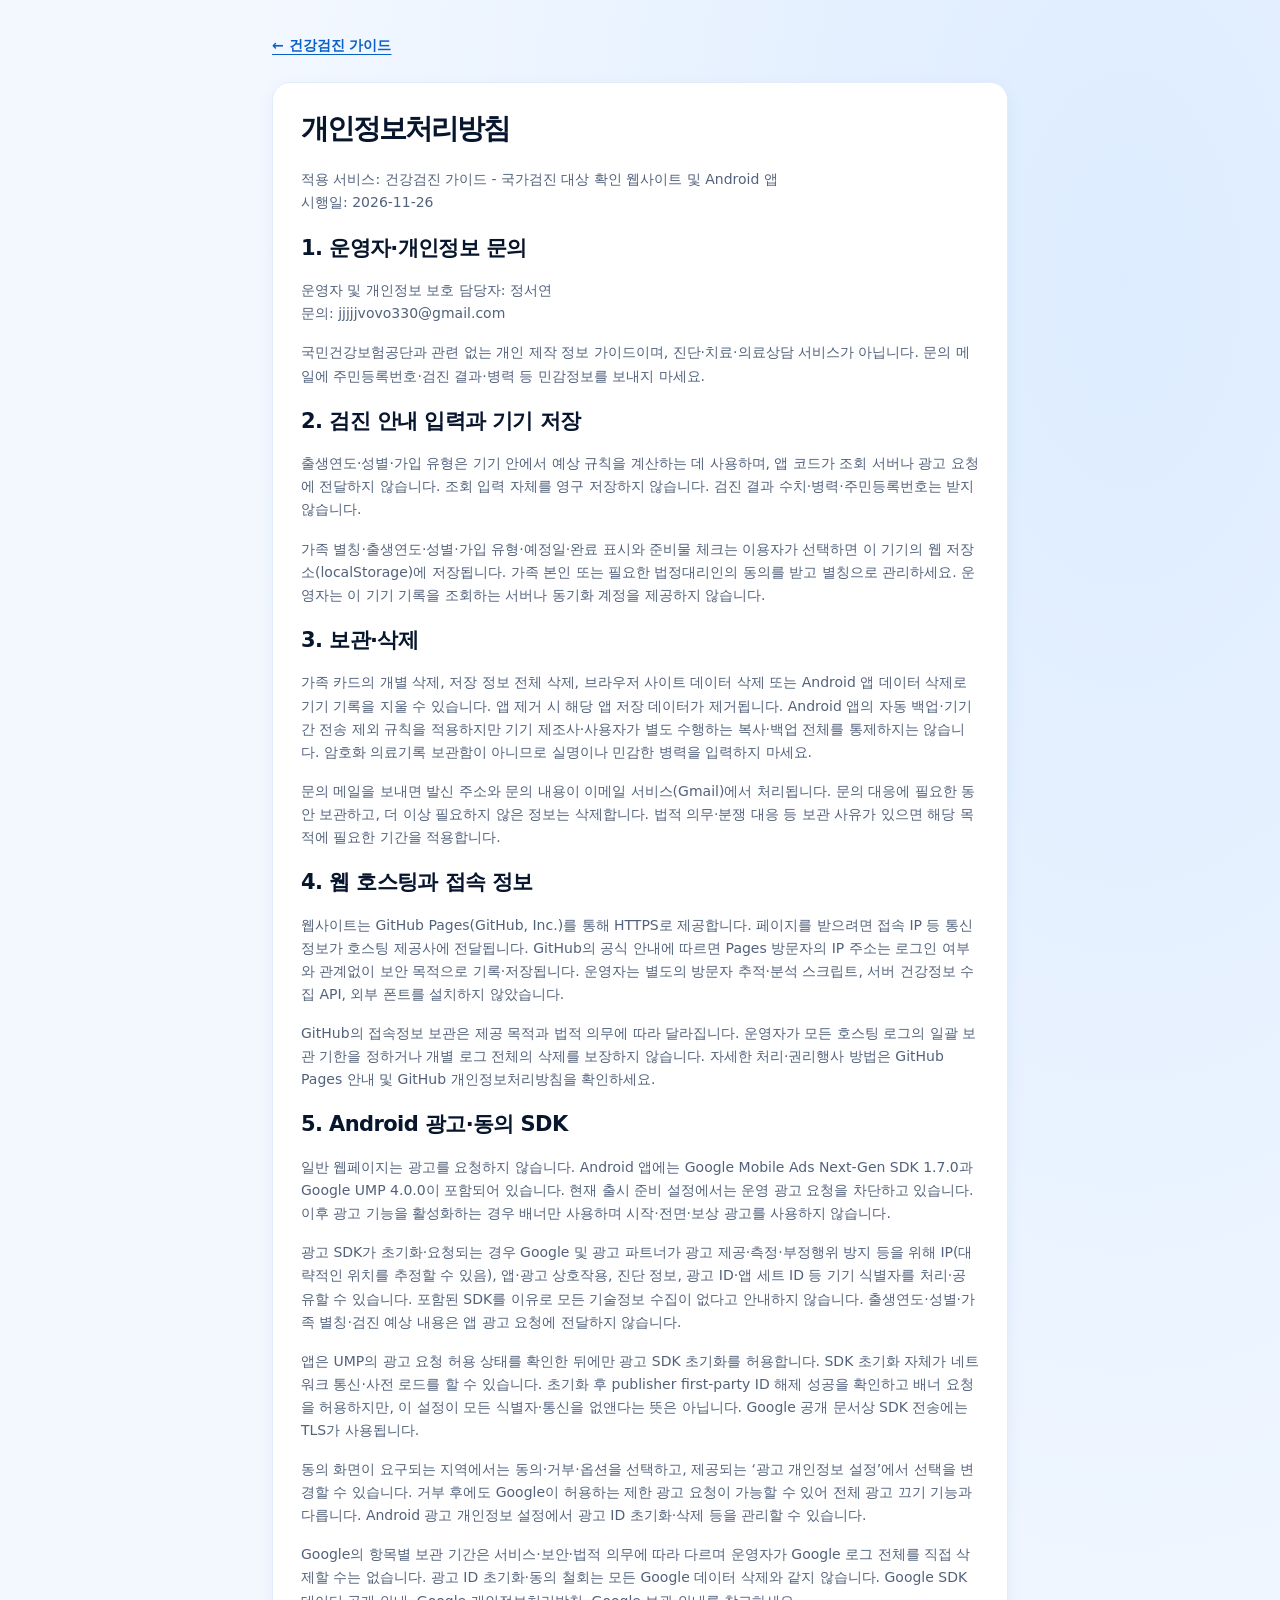
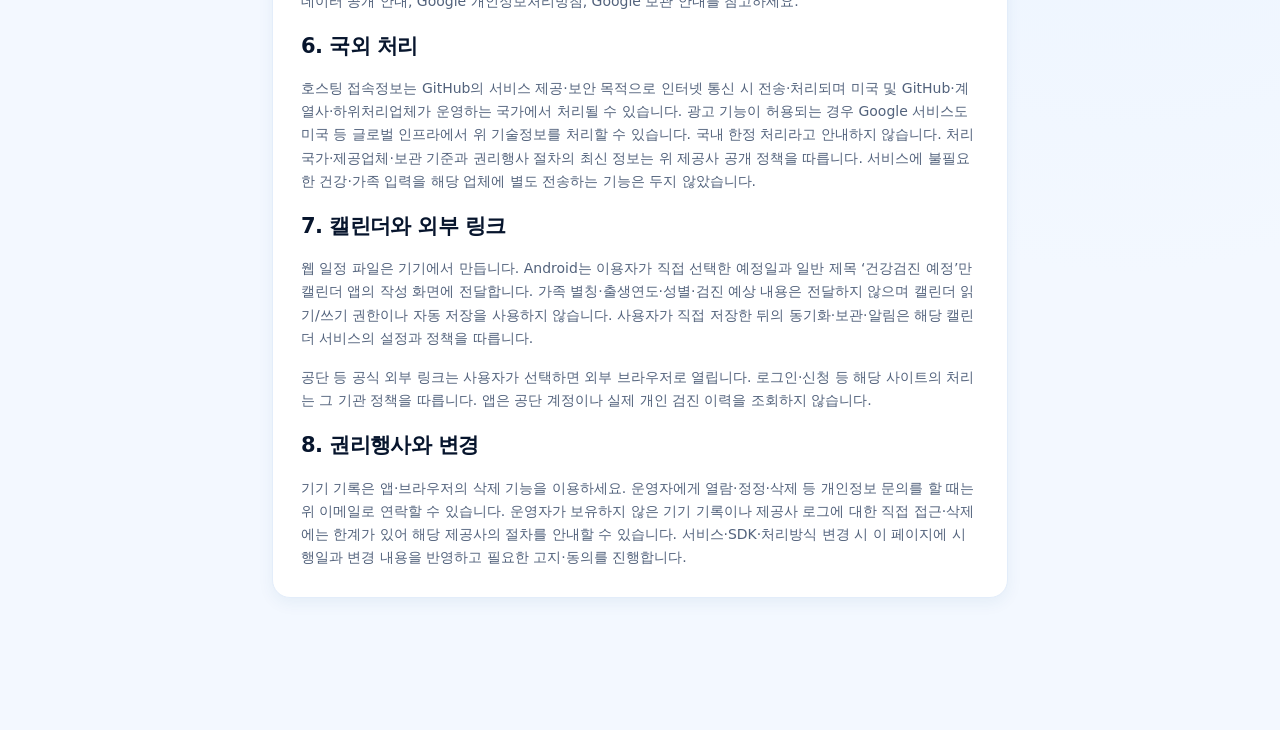
==== privacy.html @ 79c9ff2a "Publish health screening guide and privacy policy" ====
<!doctype html><html lang="ko"><head><meta charset="utf-8"><meta name="viewport" content="width=device-width,initial-scale=1"><meta http-equiv="Content-Security-Policy" content="form-action 'none'"><title>개인정보처리방침 | 건강검진 가이드 - 국가검진 대상 확인</title><link rel="stylesheet" href="/style.css"></head><body><main style="padding-top:32px;max-width:800px"><a class="text-link" href="/">← 건강검진 가이드</a><section class="card" style="margin-top:24px"><h1 style="font-size:28px">개인정보처리방침</h1><p>적용 서비스: 건강검진 가이드 - 국가검진 대상 확인 웹사이트 및 Android 앱<br>시행일: 2026-11-26</p><h2>1. 운영자·개인정보 문의</h2><p>운영자 및 개인정보 보호 담당자: 정서연<br>문의: <a href="mailto:jjjjjvovo330@gmail.com">jjjjjvovo330@gmail.com</a></p><p>국민건강보험공단과 관련 없는 개인 제작 정보 가이드이며, 진단·치료·의료상담 서비스가 아닙니다. 문의 메일에 주민등록번호·검진 결과·병력 등 민감정보를 보내지 마세요.</p><h2>2. 검진 안내 입력과 기기 저장</h2><p>출생연도·성별·가입 유형은 기기 안에서 예상 규칙을 계산하는 데 사용하며, 앱 코드가 조회 서버나 광고 요청에 전달하지 않습니다. 조회 입력 자체를 영구 저장하지 않습니다. 검진 결과 수치·병력·주민등록번호는 받지 않습니다.</p><p>가족 별칭·출생연도·성별·가입 유형·예정일·완료 표시와 준비물 체크는 이용자가 선택하면 이 기기의 웹 저장소(localStorage)에 저장됩니다. 가족 본인 또는 필요한 법정대리인의 동의를 받고 별칭으로 관리하세요. 운영자는 이 기기 기록을 조회하는 서버나 동기화 계정을 제공하지 않습니다.</p><h2>3. 보관·삭제</h2><p>가족 카드의 개별 삭제, 저장 정보 전체 삭제, 브라우저 사이트 데이터 삭제 또는 Android 앱 데이터 삭제로 기기 기록을 지울 수 있습니다. 앱 제거 시 해당 앱 저장 데이터가 제거됩니다. Android 앱의 자동 백업·기기간 전송 제외 규칙을 적용하지만 기기 제조사·사용자가 별도 수행하는 복사·백업 전체를 통제하지는 않습니다. 암호화 의료기록 보관함이 아니므로 실명이나 민감한 병력을 입력하지 마세요.</p><p>문의 메일을 보내면 발신 주소와 문의 내용이 이메일 서비스(Gmail)에서 처리됩니다. 문의 대응에 필요한 동안 보관하고, 더 이상 필요하지 않은 정보는 삭제합니다. 법적 의무·분쟁 대응 등 보관 사유가 있으면 해당 목적에 필요한 기간을 적용합니다.</p><h2>4. 웹 호스팅과 접속 정보</h2><p>웹사이트는 GitHub Pages(GitHub, Inc.)를 통해 HTTPS로 제공합니다. 페이지를 받으려면 접속 IP 등 통신 정보가 호스팅 제공사에 전달됩니다. GitHub의 공식 안내에 따르면 Pages 방문자의 IP 주소는 로그인 여부와 관계없이 보안 목적으로 기록·저장됩니다. 운영자는 별도의 방문자 추적·분석 스크립트, 서버 건강정보 수집 API, 외부 폰트를 설치하지 않았습니다.</p><p>GitHub의 접속정보 보관은 제공 목적과 법적 의무에 따라 달라집니다. 운영자가 모든 호스팅 로그의 일괄 보관 기한을 정하거나 개별 로그 전체의 삭제를 보장하지 않습니다. 자세한 처리·권리행사 방법은 <a href="https://docs.github.com/en/pages/getting-started-with-github-pages/what-is-github-pages" target="_blank" rel="noopener noreferrer">GitHub Pages 안내</a> 및 <a href="https://docs.github.com/en/site-policy/privacy-policies/github-general-privacy-statement" target="_blank" rel="noopener noreferrer">GitHub 개인정보처리방침</a>을 확인하세요.</p><h2>5. Android 광고·동의 SDK</h2><p>일반 웹페이지는 광고를 요청하지 않습니다. Android 앱에는 Google Mobile Ads Next-Gen SDK 1.7.0과 Google UMP 4.0.0이 포함되어 있습니다. 현재 출시 준비 설정에서는 운영 광고 요청을 차단하고 있습니다. 이후 광고 기능을 활성화하는 경우 배너만 사용하며 시작·전면·보상 광고를 사용하지 않습니다.</p><p>광고 SDK가 초기화·요청되는 경우 Google 및 광고 파트너가 광고 제공·측정·부정행위 방지 등을 위해 IP(대략적인 위치를 추정할 수 있음), 앱·광고 상호작용, 진단 정보, 광고 ID·앱 세트 ID 등 기기 식별자를 처리·공유할 수 있습니다. 포함된 SDK를 이유로 모든 기술정보 수집이 없다고 안내하지 않습니다. 출생연도·성별·가족 별칭·검진 예상 내용은 앱 광고 요청에 전달하지 않습니다.</p><p>앱은 UMP의 광고 요청 허용 상태를 확인한 뒤에만 광고 SDK 초기화를 허용합니다. SDK 초기화 자체가 네트워크 통신·사전 로드를 할 수 있습니다. 초기화 후 publisher first-party ID 해제 성공을 확인하고 배너 요청을 허용하지만, 이 설정이 모든 식별자·통신을 없앤다는 뜻은 아닙니다. Google 공개 문서상 SDK 전송에는 TLS가 사용됩니다.</p><p>동의 화면이 요구되는 지역에서는 동의·거부·옵션을 선택하고, 제공되는 ‘광고 개인정보 설정’에서 선택을 변경할 수 있습니다. 거부 후에도 Google이 허용하는 제한 광고 요청이 가능할 수 있어 전체 광고 끄기 기능과 다릅니다. Android 광고 개인정보 설정에서 광고 ID 초기화·삭제 등을 관리할 수 있습니다.</p><p>Google의 항목별 보관 기간은 서비스·보안·법적 의무에 따라 다르며 운영자가 Google 로그 전체를 직접 삭제할 수는 없습니다. 광고 ID 초기화·동의 철회는 모든 Google 데이터 삭제와 같지 않습니다. <a href="https://developers.google.com/admob/android/next-gen/privacy/play-data-disclosure" target="_blank" rel="noopener noreferrer">Google SDK 데이터 공개 안내</a>, <a href="https://policies.google.com/privacy" target="_blank" rel="noopener noreferrer">Google 개인정보처리방침</a>, <a href="https://privacy.google.com/businesses/retention/" target="_blank" rel="noopener noreferrer">Google 보관 안내</a>를 참고하세요.</p><h2>6. 국외 처리</h2><p>호스팅 접속정보는 GitHub의 서비스 제공·보안 목적으로 인터넷 통신 시 전송·처리되며 미국 및 GitHub·계열사·하위처리업체가 운영하는 국가에서 처리될 수 있습니다. 광고 기능이 허용되는 경우 Google 서비스도 미국 등 글로벌 인프라에서 위 기술정보를 처리할 수 있습니다. 국내 한정 처리라고 안내하지 않습니다. 처리국가·제공업체·보관 기준과 권리행사 절차의 최신 정보는 위 제공사 공개 정책을 따릅니다. 서비스에 불필요한 건강·가족 입력을 해당 업체에 별도 전송하는 기능은 두지 않았습니다.</p><h2>7. 캘린더와 외부 링크</h2><p>웹 일정 파일은 기기에서 만듭니다. Android는 이용자가 직접 선택한 예정일과 일반 제목 ‘건강검진 예정’만 캘린더 앱의 작성 화면에 전달합니다. 가족 별칭·출생연도·성별·검진 예상 내용은 전달하지 않으며 캘린더 읽기/쓰기 권한이나 자동 저장을 사용하지 않습니다. 사용자가 직접 저장한 뒤의 동기화·보관·알림은 해당 캘린더 서비스의 설정과 정책을 따릅니다.</p><p>공단 등 공식 외부 링크는 사용자가 선택하면 외부 브라우저로 열립니다. 로그인·신청 등 해당 사이트의 처리는 그 기관 정책을 따릅니다. 앱은 공단 계정이나 실제 개인 검진 이력을 조회하지 않습니다.</p><h2>8. 권리행사와 변경</h2><p>기기 기록은 앱·브라우저의 삭제 기능을 이용하세요. 운영자에게 열람·정정·삭제 등 개인정보 문의를 할 때는 위 이메일로 연락할 수 있습니다. 운영자가 보유하지 않은 기기 기록이나 제공사 로그에 대한 직접 접근·삭제에는 한계가 있어 해당 제공사의 절차를 안내할 수 있습니다. 서비스·SDK·처리방식 변경 시 이 페이지에 시행일과 변경 내용을 반영하고 필요한 고지·동의를 진행합니다.</p></section></main></body></html>
---- style.css ----
:root{--green:#176650;--deep:#164a3e;--mint:#eaf3ec;--ink:#203d35;--muted:#66766f;--line:#dfe7e1}*{box-sizing:border-box}body{margin:0;background:#f7f9f6;color:var(--ink);font-family:system-ui,-apple-system,'Malgun Gothic',sans-serif;font-size:16px;line-height:1.65}a{color:inherit;text-decoration:none}button,input,select{font:inherit}button,a,input,select,summary{-webkit-tap-highlight-color:transparent}button,a{touch-action:manipulation}button{cursor:pointer}button:focus-visible,a:focus-visible,input:focus-visible,select:focus-visible,summary:focus-visible{outline:3px solid #d59538;outline-offset:4px}button{border:0}h1,h2,p{margin-top:0}h1{font-size:50px;line-height:1.25;letter-spacing:-2px;margin-bottom:22px;font-weight:750}h2{font-size:21px;letter-spacing:-.6px;margin-bottom:14px}p{color:var(--muted)}em{font-style:normal;color:var(--green)}small,.hint{font-size:13px;color:var(--muted)}.top{max-width:1100px;margin:auto;display:flex;justify-content:space-between;align-items:center;padding:26px 32px}.brand{display:flex;gap:12px;align-items:center;font-size:20px;font-weight:700;letter-spacing:-.6px}.brand b{font-weight:400}.brand small{display:block;font-size:11px;font-weight:400;letter-spacing:1px}.logo{width:44px;height:44px;background:var(--green);color:white;display:grid;place-items:center;border-radius:13px;font-size:30px}.private-label{font-size:12px;border:1px solid var(--line);border-radius:25px;padding:5px 13px;color:var(--muted)}main{max-width:1100px;margin:0 auto;padding:0 32px 110px}.yearbar{border-top:1px solid var(--line);display:flex;align-items:center;gap:9px;font-size:12px;padding:18px 0}.dot{width:6px;height:6px;border-radius:50%;background:var(--green)}.yearbar label{margin-left:auto;display:flex;align-items:center;gap:12px;font-size:12px}.yearbar select{width:auto;min-height:36px;padding:5px 28px 5px 12px;font-size:13px;background:white;border-radius:8px}.hero{background:#eaf1e8;border-radius:26px;display:grid;grid-template-columns:1.2fr 1fr;padding:45px 48px 42px;overflow:hidden;min-height:367px;position:relative}.eyebrow{display:block;font-size:11px;font-weight:700;letter-spacing:2px;color:var(--green);margin-bottom:14px}.hero p{font-size:15px;color:#536e61;margin-bottom:25px}.actions{display:flex;gap:10px;align-items:center;flex-wrap:wrap}.primary,.secondary{min-height:48px;display:inline-flex;justify-content:center;align-items:center;gap:28px;padding:12px 21px;border-radius:10px;font-size:14px;font-weight:650}.primary{background:var(--green);color:#fff}.primary:hover{background:#0b503d}.secondary{background:#fff;color:var(--deep);border:1px solid #dae4dc}.hero-art{position:relative;display:grid;place-items:center}.orbit{position:absolute;width:270px;height:270px;border-radius:50%;background:#dbe8d6;box-shadow:0 0 0 25px #e1ecdd}.paper{width:168px;height:214px;background:#fffcf3;border-radius:15px;transform:rotate(-9deg);padding:24px;box-shadow:14px 18px 0 #bfd1bd55;z-index:1}.paper-cross{font-size:30px;line-height:1;color:var(--green);font-weight:900}.paper-line{height:7px;background:#d6e0ce;border-radius:5px;margin-top:12px}.paper-line.short{width:60%;margin:8px 0 21px}.paper-check{display:flex;align-items:center;gap:12px;font-size:18px;color:var(--green);line-height:26px}.paper-check i{width:75px;height:5px;background:#d6e0ce;border-radius:4px}.heart{position:absolute;background:var(--green);color:#fff;border:5px solid #eaf1e8;border-radius:22px;width:77px;height:77px;display:grid;place-items:center;font-size:45px;line-height:1;z-index:2;transform:rotate(10deg);right:35px;bottom:55px}.art-label{position:absolute;bottom:0;font-size:12px;color:#5d7864;letter-spacing:2px}.stats{display:grid;grid-template-columns:repeat(3,1fr);margin:22px 0 32px;background:#fff;border:1px solid var(--line);border-radius:16px;padding:23px 0}.stats article{padding:0 28px;border-right:1px solid var(--line)}.stats article:last-child{border:0}.stats span{display:block;font-size:12px;color:var(--muted)}.stats strong{display:block;font-size:25px;letter-spacing:-1px;margin:2px 0}.stats small{font-size:11px}.content-grid{display:grid;grid-template-columns:minmax(0,1.65fr) minmax(0,1fr);gap:22px}.card{background:#fff;border:1px solid var(--line);border-radius:18px;padding:28px;margin-bottom:22px}.card p{font-size:14px;margin-bottom:16px}.card p:last-child{margin-bottom:0}.section-title{display:flex;gap:14px;margin-bottom:24px;align-items:center}.section-title h2{margin:0}.section-title p{margin:3px 0 0;font-size:12px}.step{background:var(--mint);color:var(--green);border-radius:12px;width:42px;height:42px;display:grid;place-items:center;font-weight:700;font-size:13px}form>label,fieldset{display:block;margin:0 0 20px;font-size:14px;font-weight:600}input:not([type=radio],[type=checkbox]),select{display:block;width:100%;border:1px solid #d9e1da;border-radius:10px;padding:13px 14px;background:#fff;min-height:50px;margin-top:8px;color:var(--ink);min-width:0}input::placeholder{color:#9ba79f;font-weight:400}fieldset{border:0;padding:0}legend{padding:0;margin-bottom:8px}.segmented{display:flex;gap:10px}.segmented label{flex:1;position:relative}.segmented input{position:absolute;opacity:0}.segmented span{display:block;border:1px solid #d9e1da;border-radius:10px;padding:12px;text-align:center;color:var(--muted)}.segmented input:checked+span{background:var(--mint);border:1px solid var(--green);color:var(--green)}.segmented input:focus-visible+span{outline:3px solid #d59538}.wide{width:100%;justify-content:space-between}.tinted{background:#edf3eb}.mini-icon{color:var(--green);font-size:24px;margin-bottom:12px}.steps{list-style:none;padding:0;counter-reset:steps;margin:20px 0 0}.steps li{position:relative;padding:0 0 22px 32px;counter-increment:steps}.steps li:last-child{padding-bottom:0}.steps li:before{content:counter(steps);position:absolute;left:0;top:2px;font-size:11px;width:20px;height:20px;background:#d5e5d8;border-radius:50%;display:grid;place-items:center}.steps b{font-size:14px;display:block}.steps span{font-size:12px;color:var(--muted)}.text-link{color:var(--green);font-weight:650;font-size:14px;text-decoration:underline;text-underline-offset:4px}.notice{padding:16px 18px;background:var(--mint);border:1px solid #d1e1d4;border-radius:12px;font-size:13px;margin-bottom:22px;color:#426252}.amber{background:#fff5dc;border-color:#ead3a3;color:#775d25}.page-heading{padding:35px 0 8px}.page-heading p{max-width:600px}.check-row{display:flex;gap:12px;align-items:flex-start;padding:14px 0;font-size:14px;border-bottom:1px solid var(--line);cursor:pointer}.check-row input{width:19px;height:19px;accent-color:var(--green);flex-shrink:0}.timeline>div{display:flex;gap:22px;border-left:2px solid #cbdace;padding:0 0 20px 20px}.timeline b{font-size:13px;white-space:nowrap;color:var(--green)}.timeline p{margin:0}.sources{margin-top:30px;display:flex;justify-content:space-between;gap:30px;background:transparent}.sources b{font-size:14px}.sources p{font-size:12px;margin:8px 0 0}.source-links{display:flex;flex-direction:column;gap:5px;flex-shrink:0;font-size:12px}.source-links a{text-decoration:underline}footer{text-align:center;font-size:11px;color:var(--muted)}footer p{font-size:11px}footer a{display:inline-block;text-decoration:underline;margin:0 10px}footer>span{display:block;margin-top:12px}.bottom{position:fixed;bottom:0;left:50%;transform:translateX(-50%);background:#fffffff5;border:1px solid var(--line);border-bottom:0;border-radius:18px 18px 0 0;display:flex;width:min(520px,100%);padding:9px 12px max(12px,env(safe-area-inset-bottom));z-index:10;box-shadow:0 -8px 40px #233f3308;backdrop-filter:blur(12px)}.bottom button{flex:1;background:transparent;color:#7a8981;font-size:12px;min-height:52px;border-radius:10px}.bottom button span{display:block;font-size:23px;line-height:27px}.bottom .active{color:var(--green);background:#edf4ed;font-weight:750}.result-head{margin:26px 0 14px;padding-top:22px;border-top:1px solid var(--line)}.result-item{padding:16px 0;border-bottom:1px solid var(--line)}.result-item h3{display:flex;flex-wrap:wrap;justify-content:space-between;gap:8px;font-size:16px;margin:0 0 8px}.result-item p{font-size:13px;margin:6px 0}.badge{font-size:11px;padding:3px 9px;border-radius:6px;background:var(--mint);color:var(--green);font-weight:500}.badge.cycle,.badge.outside{background:#f0f2f0;color:#69766d}.badge.conditional{background:#fff2d8;color:#7a622e}.family-card h3{margin:0;font-size:20px}.family-actions{display:flex;gap:8px;flex-wrap:wrap;margin-top:16px}.family-actions button{min-height:42px;padding:8px 12px;border-radius:8px;background:var(--mint);color:var(--green);font-size:12px}.family-actions button:last-child{background:#f6efeb;color:#915b4c}.danger{background:#fff;color:#a35444;border:1px solid #e2c8c1;padding:12px 18px;border-radius:10px;font-size:13px}details{border-bottom:1px solid var(--line);padding:13px 0;font-size:14px}summary{cursor:pointer}details p{margin-top:12px}.empty{text-align:center;padding:35px 24px}.empty strong{font-size:18px}.empty p{margin:10px 0 0}.skip{position:absolute;top:-100px}.skip:focus{top:0;background:white;z-index:30}.panel[hidden],[hidden]{display:none!important}#toast{position:fixed;left:50%;bottom:95px;transform:translateX(-50%);background:var(--deep);color:#fff;border-radius:10px;z-index:20;padding:10px 18px;font-size:13px;display:none;max-width:90vw}#toast.show{display:block}@media(max-width:720px){.top{padding:18px 20px}.brand{font-size:17px}.brand small{font-size:10px;letter-spacing:0}.logo{width:38px;height:38px}.private-label{font-size:10px;padding:4px 8px}main{padding:0 18px 110px}.yearbar{font-size:10px;gap:6px;flex-wrap:wrap}.yearbar label{gap:7px;font-size:10px}.yearbar select{font-size:11px;padding:4px 6px}.hero{padding:29px 24px;display:block;min-height:0;border-radius:19px}.hero h1{font-size:38px;margin-bottom:16px}.hero p{font-size:13px}.hero-art{position:absolute;width:100px;height:120px;right:14px;top:44px;opacity:.35;pointer-events:none}.orbit{width:90px;height:90px;box-shadow:0 0 0 10px #e1ecdd}.paper{width:70px;height:95px;padding:9px;border-radius:7px}.paper-cross{font-size:20px}.paper-line{height:3px;margin-top:5px}.paper-line.short{margin:4px 0 5px}.paper-check{font-size:10px;line-height:13px;gap:5px}.paper-check i{height:3px;width:30px}.heart{height:32px;width:32px;font-size:20px;right:-3px;bottom:5px;border-width:2px;border-radius:9px}.art-label{display:none}.hero>div:first-child{position:relative;z-index:3}.hero .eyebrow{font-size:9px}.hero .actions{margin-top:23px}.primary,.secondary{font-size:13px;padding:11px 16px;gap:15px}.stats{margin:16px 0 22px;padding:17px 0;border-radius:13px}.stats article{padding:0 11px}.stats span{font-size:10px}.stats strong{font-size:20px}.stats small{font-size:9px;display:block;line-height:1.5}.content-grid{grid-template-columns:1fr;gap:0}.card{padding:23px 20px;border-radius:14px;margin-bottom:17px}h2{font-size:19px}.sources{display:block;margin-top:22px}.source-links{margin-top:16px}.page-heading{padding-top:26px}h1{font-size:34px}.section-title{gap:10px}.section-title h2{font-size:19px}.section-title p{font-size:11px}.notice{font-size:12px}.bottom{border-radius:16px 16px 0 0}}@media(prefers-reduced-motion:no-preference){.panel{animation:appear .2s ease}@keyframes appear{from{opacity:.5;transform:translateY(5px)}to{opacity:1;transform:none}}}
dialog{border:1px solid var(--line);border-radius:18px;padding:26px;max-width:min(90vw,430px);color:var(--ink)}dialog::backdrop{background:#173d3266}dialog p{font-size:14px}
/* User-provided image design, 2026-11-25. Real UI controls retained. */
:root{--green:#0960c4;--deep:#073c80;--mint:#e9f3ff;--ink:#07152d;--muted:#52627c;--line:#dce7f5}body{background:radial-gradient(ellipse at 88% 12%,#ddecff 0,transparent 55%),#f3f8ff;color:var(--ink)}.top{background:linear-gradient(120deg,#fff,#f4f8ff);border-radius:0 0 32px 32px;padding:22px 32px;border-bottom:1px solid #fff}.brand-mark{width:53px;height:48px;object-fit:contain;mix-blend-mode:multiply}.brand{font-size:24px;letter-spacing:-1px;font-weight:800}.brand small{font-size:14px;letter-spacing:-.4px;color:var(--ink)}.private-label{background:#fff;color:#365b8a;border-color:#d4e5fa}.yearbar{border:0}.hero{background:radial-gradient(ellipse at 95% 35%,#c1e0ff 0,#e4f2ff 40%,#f9fcff 78%);border-radius:26px;grid-template-columns:1.15fr 1fr;padding:40px 42px;min-height:390px}.hero .eyebrow{color:#4e7fae;letter-spacing:2px}.hero h1{font-size:54px;font-weight:850;letter-spacing:-2.8px;line-height:1.25;position:relative;z-index:1;margin-bottom:27px}.hero h1 em{color:#126bd0;text-shadow:1px 2px 0 #a9d8ff}.hero h1:after{content:'';display:block;width:220px;height:8px;background:#8dccff;border-radius:100% 80%;transform:rotate(-4deg);margin-top:7px}.hero p{color:#192a42;font-size:16px}.hero-art{position:relative;inset:auto;opacity:1;align-self:center;pointer-events:none}.hero-art img{display:block;width:100%;height:auto;max-width:330px;mix-blend-mode:multiply}.hero .actions{position:relative;z-index:2;flex-wrap:nowrap;gap:12px}.hero .primary{white-space:nowrap;box-shadow:0 3px 0 #042c66}.primary{background:linear-gradient(150deg,#207bd5,#05428f);box-shadow:0 4px 10px #155ab11c;border:1px solid #0653ac}.primary:hover{background:linear-gradient(150deg,#146bc4,#033675)}.secondary{border:1px solid #fff;color:#07152d;box-shadow:0 6px 17px #29569012}.actions svg{width:23px;height:23px;flex-shrink:0}.secondary svg{color:#075cb9}.hero .primary,.hero .secondary{font-size:15px;gap:10px;border-radius:13px}.stats{border-color:#fff;border-radius:24px;padding:24px 0;box-shadow:0 9px 20px #0c4d9810}.stats article{text-align:center;border-color:#d1dff2;padding:0 17px}.stats article>svg{display:block;width:33px;height:33px;color:#095dc0;margin:0 auto 12px}.stats span{font-size:13px;color:#17243b}.stats strong{font-size:28px;font-weight:800;letter-spacing:-1px;margin:4px 0 7px}.stats small{background:#d7ecff;border-radius:20px;display:inline-block;padding:2px 12px;font-size:12px;color:#102c4c}.quick-actions{display:grid;gap:15px;margin:0 0 30px}.quick-card{width:100%;display:flex;align-items:center;gap:18px;text-align:left;padding:18px 24px;border:1px solid white;border-radius:23px;background:linear-gradient(120deg,#fff,#fbfdff);box-shadow:0 8px 20px #0d4b8e12;color:var(--ink);min-height:102px}.quick-card:hover{background:#edf6ff;border-color:#b5d7fa}.quick-card>img{width:60px;height:64px;object-fit:contain;mix-blend-mode:multiply}.quick-card:last-child>img{width:64px;height:60px}.quick-number{background:linear-gradient(140deg,#2d8de5,#1461bf);color:white;border:1px solid #0c5cb9;border-radius:50%;width:32px;height:32px;display:grid;place-items:center;font-size:14px;font-weight:750;flex-shrink:0}.quick-card b{display:block;font-size:21px;letter-spacing:-.8px;line-height:1.4}.quick-card small{display:block;color:#354259;font-size:13px;margin-top:4px}.quick-card i{font-style:normal;font-size:32px;margin-left:auto}.card{border-color:#e3edfa;box-shadow:0 5px 16px #174a8110}.tinted{background:linear-gradient(140deg,#edf6ff,#f6faff)}.steps li:before{background:#d3eaff}.notice{background:#ecf5ff;color:#234c7d;border-color:#d1e3f9}.amber{background:#fff5dc;color:#775d25;border-color:#ead3a3}.bottom{background:#ffffffef;border-color:#d5e6fa;box-shadow:0 -5px 25px #1559a80c;border-radius:22px 22px 0 0;padding:10px 12px 12px;width:min(600px,100%)}.bottom button{font-size:14px;font-weight:650;color:#152439;min-height:64px}.bottom svg{display:block;width:28px;height:28px;margin:0 auto 5px}.bottom .active{background:linear-gradient(140deg,#e8f4ff,#c7e4ff);color:#0753ab;border-radius:16px}.check-row input{accent-color:#0960c4}.sources{box-shadow:none}.timeline>div{border-color:#b9d8f8}.step{background:linear-gradient(140deg,#328be0,#0757b9);color:white}#check-form{scroll-margin-top:20px}.form-card{scroll-margin-top:20px}
@media(max-width:720px){.top{padding:17px 19px;border-radius:0 0 24px 24px}.brand{font-size:21px;gap:9px;letter-spacing:-.9px}.brand small{font-size:12px;letter-spacing:-.5px}.brand-mark{width:40px;height:39px}.private-label{font-size:9px;padding:3px 7px}.yearbar{padding:12px 0;font-size:10px}main{padding-left:14px;padding-right:14px}.hero{display:grid;grid-template-columns:minmax(0,1fr) 135px;padding:20px 14px 18px;min-height:0;overflow:visible;background:radial-gradient(ellipse at 100% 40%,#c3e1ff,#edf6ff 60%,#f9fcff);border-radius:19px}.hero>div:first-child{display:contents}.hero .eyebrow{font-size:8px;letter-spacing:1.5px;grid-column:1/-1;margin-bottom:10px}.hero h1{grid-column:1;grid-row:2;align-self:center;font-size:34px;line-height:1.32;letter-spacing:-2px;margin:0 -60px 18px 0;z-index:2;white-space:nowrap}.hero h1:after{width:155px;height:5px;margin-top:4px}.hero-art{grid-column:2;grid-row:2/4;width:135px;height:auto;opacity:1;position:relative;right:auto;top:auto;align-self:center;z-index:0}.hero-art img{width:100%;height:auto;max-width:none;display:block}.hero p{grid-column:1;grid-row:3;font-size:12px;line-height:1.75;margin:0 -42px 15px 0;position:relative;z-index:2;max-width:240px}.hero .actions{grid-column:1/-1;grid-row:4;display:grid;grid-template-columns:1.2fr 1fr;gap:9px;margin:9px 0 0}.hero .primary,.hero .secondary{padding:12px 8px;font-size:13px;gap:7px;min-height:48px;border-radius:12px;white-space:nowrap}.actions svg{width:20px;height:20px}.hero .actions a span,.hero .actions button span{font-size:20px;line-height:1}.stats{margin:15px 0 18px;border-radius:20px;padding:17px 0}.stats article{padding:0 5px}.stats article>svg{width:24px;height:24px;margin-bottom:7px}.stats span{font-size:10px;letter-spacing:-.4px;min-height:16px}.stats strong{font-size:22px;margin:3px 0 6px}.stats small{font-size:9px;padding:2px 5px;letter-spacing:-.3px}.quick-actions{gap:11px;margin-bottom:24px}.quick-card{padding:14px 12px;gap:9px;border-radius:18px;min-height:84px}.quick-card>img{width:41px;height:48px}.quick-card:last-child>img{width:43px;height:45px}.quick-number{width:24px;height:24px;font-size:11px}.quick-card b{font-size:17px;letter-spacing:-.8px}.quick-card small{font-size:10px;letter-spacing:-.3px;margin-top:3px}.quick-card i{font-size:25px}.bottom{padding:7px 9px max(10px,env(safe-area-inset-bottom))}.bottom button{font-size:13px;min-height:58px}.bottom svg{width:26px;height:26px}.card{border-radius:19px}.sources{border-radius:15px}}@media(min-width:721px){.hero .actions{grid-column:1/-1}.quick-actions{grid-template-columns:repeat(3,1fr)}.quick-card{flex-wrap:wrap;gap:10px;padding:20px;position:relative;min-height:170px}.quick-card>img{width:50px;height:53px}.quick-card:last-child>img{width:53px;height:50px}.quick-card>span:not(.quick-number){flex-basis:100%}.quick-card b{font-size:19px}.quick-card small{font-size:12px}.quick-card i{position:absolute;top:22px;right:18px}}

@media(max-width:720px){.hero{grid-template-columns:minmax(0,1fr) 115px}.hero h1{font-size:clamp(26px,7.4vw,31px);margin-right:-15px}.hero-art{width:115px;grid-row:2;align-self:center}.hero p{grid-column:1/-1;grid-row:3;max-width:none;margin:4px 0 15px}.hero .actions{grid-row:4}}@media(max-width:380px){.hero{grid-template-columns:minmax(0,1fr) 100px}.hero-art{width:100px}.brand{font-size:18px}.brand small{font-size:10px}.private-label{font-size:8px}.quick-card b{font-size:16px}.quick-card small{font-size:9px}}
/* Native banners only. Hidden in all ordinary browsers. */
.native-ad-slot{display:none;margin:32px 0;break-inside:avoid}.native-ad-label{display:block;text-align:left;font-size:12px;line-height:20px;color:#6b7280;margin-bottom:6px}.native-ad-box{background:#f3f4f6;border:1px solid #e5e7eb;border-radius:0;padding:8px;box-shadow:none}.native-banner-surface{height:var(--native-banner-height,50px);width:100%;min-width:0}html[data-native-ad-layout="enabled"] .native-ad-slot:not([hidden]){display:block}#check>.native-ad-slot,#family>.native-ad-slot{margin-top:40px;margin-bottom:40px}@media(max-width:720px){.native-ad-slot{margin-left:-6px;margin-right:-6px}}

@media(max-width:720px){.native-ad-slot{margin-left:-14px;margin-right:-14px}}

.family-actions a{display:inline-flex;align-items:center;min-height:42px;padding:8px 12px;border-radius:8px;background:var(--mint);color:var(--green);font-size:12px;cursor:pointer}
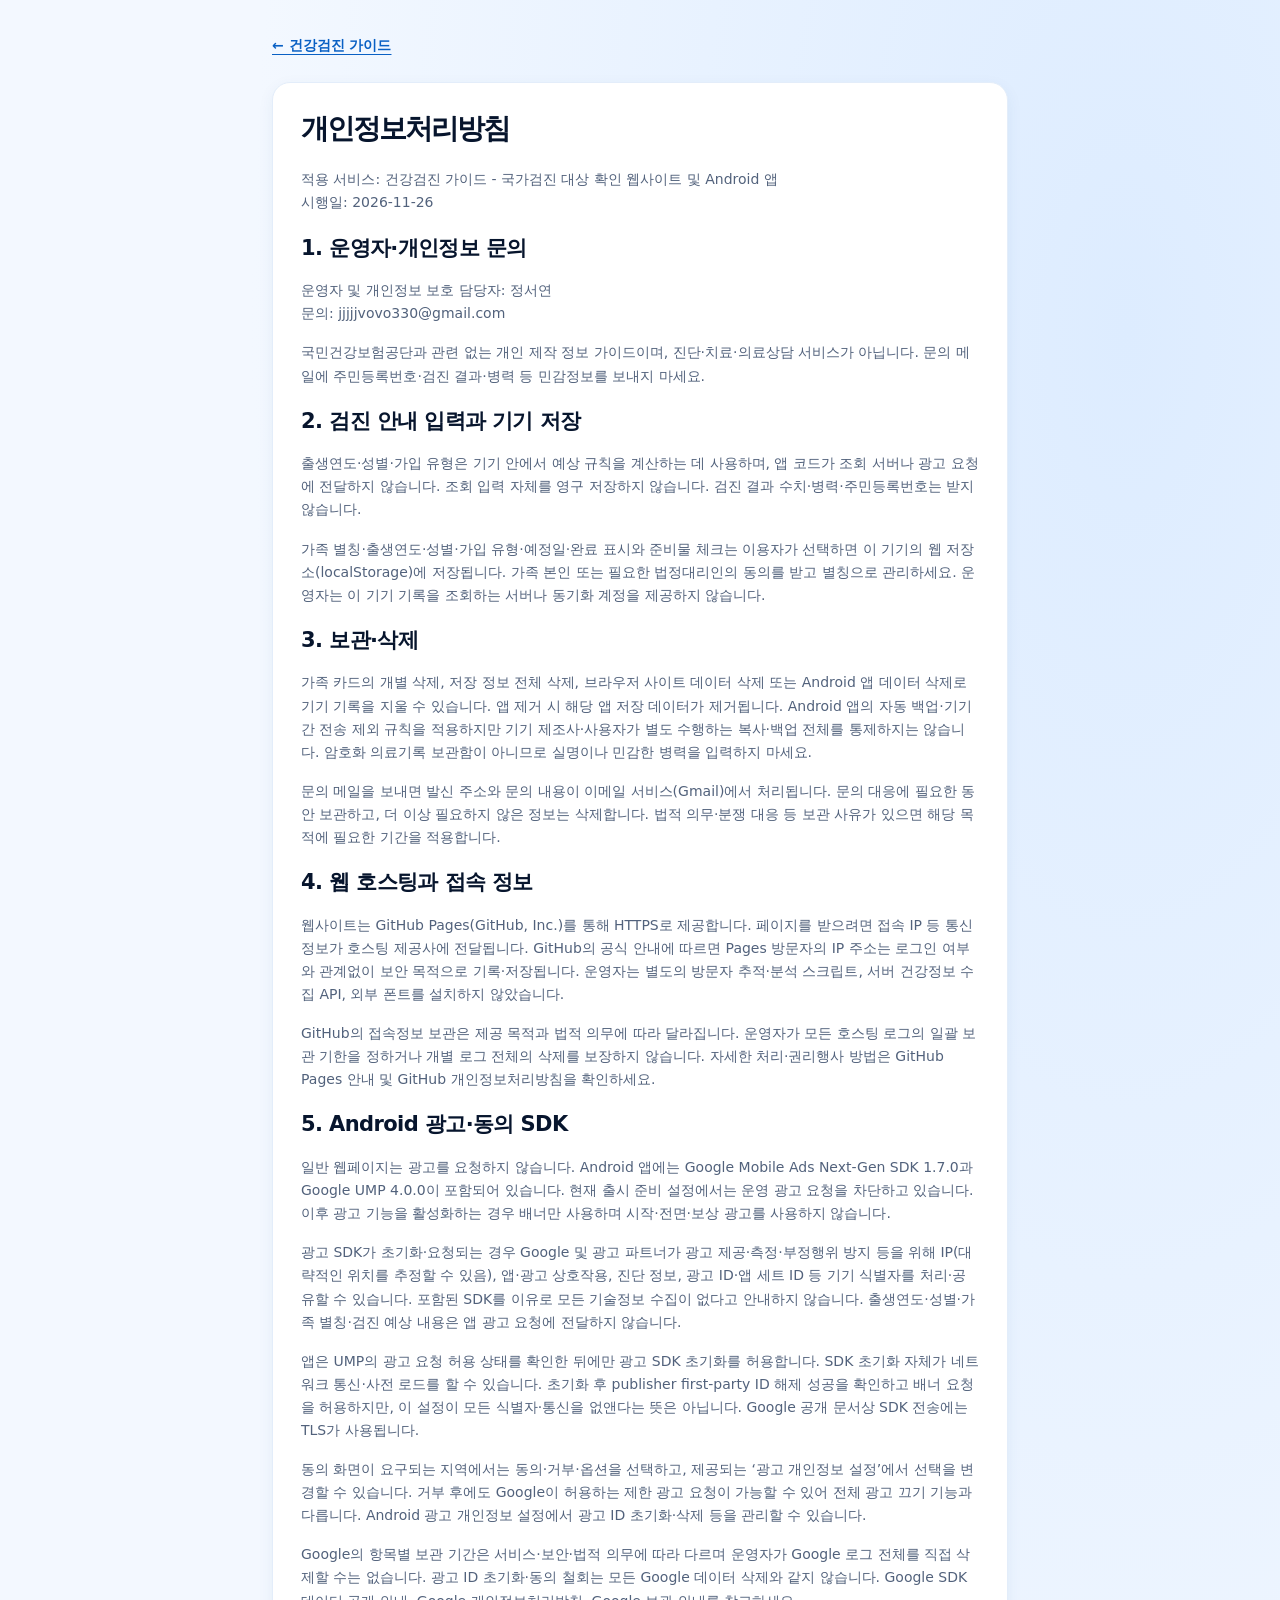
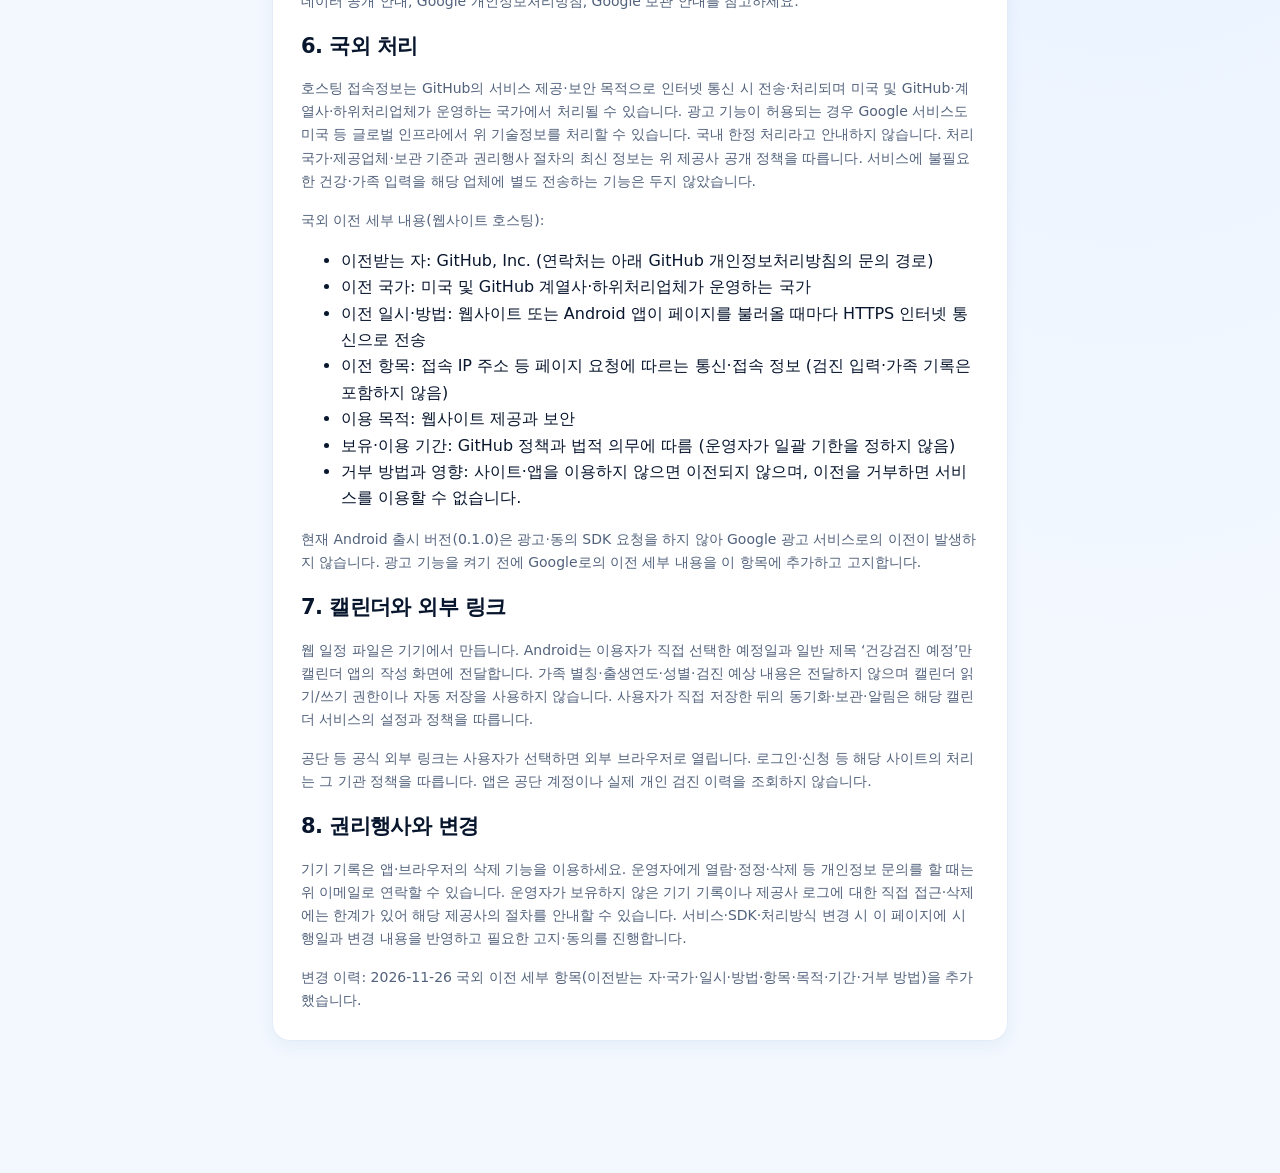
==== commit 29d87802: "Strengthen privacy CSP and overseas transfer disclosure" ====
--- a/privacy.html
+++ b/privacy.html
@@ -1 +1 @@
-<!doctype html><html lang="ko"><head><meta charset="utf-8"><meta name="viewport" content="width=device-width,initial-scale=1"><meta http-equiv="Content-Security-Policy" content="form-action 'none'"><title>개인정보처리방침 | 건강검진 가이드 - 국가검진 대상 확인</title><link rel="stylesheet" href="/style.css"></head><body><main style="padding-top:32px;max-width:800px"><a class="text-link" href="/">← 건강검진 가이드</a><section class="card" style="margin-top:24px"><h1 style="font-size:28px">개인정보처리방침</h1><p>적용 서비스: 건강검진 가이드 - 국가검진 대상 확인 웹사이트 및 Android 앱<br>시행일: 2026-11-26</p><h2>1. 운영자·개인정보 문의</h2><p>운영자 및 개인정보 보호 담당자: 정서연<br>문의: <a href="mailto:jjjjjvovo330@gmail.com">jjjjjvovo330@gmail.com</a></p><p>국민건강보험공단과 관련 없는 개인 제작 정보 가이드이며, 진단·치료·의료상담 서비스가 아닙니다. 문의 메일에 주민등록번호·검진 결과·병력 등 민감정보를 보내지 마세요.</p><h2>2. 검진 안내 입력과 기기 저장</h2><p>출생연도·성별·가입 유형은 기기 안에서 예상 규칙을 계산하는 데 사용하며, 앱 코드가 조회 서버나 광고 요청에 전달하지 않습니다. 조회 입력 자체를 영구 저장하지 않습니다. 검진 결과 수치·병력·주민등록번호는 받지 않습니다.</p><p>가족 별칭·출생연도·성별·가입 유형·예정일·완료 표시와 준비물 체크는 이용자가 선택하면 이 기기의 웹 저장소(localStorage)에 저장됩니다. 가족 본인 또는 필요한 법정대리인의 동의를 받고 별칭으로 관리하세요. 운영자는 이 기기 기록을 조회하는 서버나 동기화 계정을 제공하지 않습니다.</p><h2>3. 보관·삭제</h2><p>가족 카드의 개별 삭제, 저장 정보 전체 삭제, 브라우저 사이트 데이터 삭제 또는 Android 앱 데이터 삭제로 기기 기록을 지울 수 있습니다. 앱 제거 시 해당 앱 저장 데이터가 제거됩니다. Android 앱의 자동 백업·기기간 전송 제외 규칙을 적용하지만 기기 제조사·사용자가 별도 수행하는 복사·백업 전체를 통제하지는 않습니다. 암호화 의료기록 보관함이 아니므로 실명이나 민감한 병력을 입력하지 마세요.</p><p>문의 메일을 보내면 발신 주소와 문의 내용이 이메일 서비스(Gmail)에서 처리됩니다. 문의 대응에 필요한 동안 보관하고, 더 이상 필요하지 않은 정보는 삭제합니다. 법적 의무·분쟁 대응 등 보관 사유가 있으면 해당 목적에 필요한 기간을 적용합니다.</p><h2>4. 웹 호스팅과 접속 정보</h2><p>웹사이트는 GitHub Pages(GitHub, Inc.)를 통해 HTTPS로 제공합니다. 페이지를 받으려면 접속 IP 등 통신 정보가 호스팅 제공사에 전달됩니다. GitHub의 공식 안내에 따르면 Pages 방문자의 IP 주소는 로그인 여부와 관계없이 보안 목적으로 기록·저장됩니다. 운영자는 별도의 방문자 추적·분석 스크립트, 서버 건강정보 수집 API, 외부 폰트를 설치하지 않았습니다.</p><p>GitHub의 접속정보 보관은 제공 목적과 법적 의무에 따라 달라집니다. 운영자가 모든 호스팅 로그의 일괄 보관 기한을 정하거나 개별 로그 전체의 삭제를 보장하지 않습니다. 자세한 처리·권리행사 방법은 <a href="https://docs.github.com/en/pages/getting-started-with-github-pages/what-is-github-pages" target="_blank" rel="noopener noreferrer">GitHub Pages 안내</a> 및 <a href="https://docs.github.com/en/site-policy/privacy-policies/github-general-privacy-statement" target="_blank" rel="noopener noreferrer">GitHub 개인정보처리방침</a>을 확인하세요.</p><h2>5. Android 광고·동의 SDK</h2><p>일반 웹페이지는 광고를 요청하지 않습니다. Android 앱에는 Google Mobile Ads Next-Gen SDK 1.7.0과 Google UMP 4.0.0이 포함되어 있습니다. 현재 출시 준비 설정에서는 운영 광고 요청을 차단하고 있습니다. 이후 광고 기능을 활성화하는 경우 배너만 사용하며 시작·전면·보상 광고를 사용하지 않습니다.</p><p>광고 SDK가 초기화·요청되는 경우 Google 및 광고 파트너가 광고 제공·측정·부정행위 방지 등을 위해 IP(대략적인 위치를 추정할 수 있음), 앱·광고 상호작용, 진단 정보, 광고 ID·앱 세트 ID 등 기기 식별자를 처리·공유할 수 있습니다. 포함된 SDK를 이유로 모든 기술정보 수집이 없다고 안내하지 않습니다. 출생연도·성별·가족 별칭·검진 예상 내용은 앱 광고 요청에 전달하지 않습니다.</p><p>앱은 UMP의 광고 요청 허용 상태를 확인한 뒤에만 광고 SDK 초기화를 허용합니다. SDK 초기화 자체가 네트워크 통신·사전 로드를 할 수 있습니다. 초기화 후 publisher first-party ID 해제 성공을 확인하고 배너 요청을 허용하지만, 이 설정이 모든 식별자·통신을 없앤다는 뜻은 아닙니다. Google 공개 문서상 SDK 전송에는 TLS가 사용됩니다.</p><p>동의 화면이 요구되는 지역에서는 동의·거부·옵션을 선택하고, 제공되는 ‘광고 개인정보 설정’에서 선택을 변경할 수 있습니다. 거부 후에도 Google이 허용하는 제한 광고 요청이 가능할 수 있어 전체 광고 끄기 기능과 다릅니다. Android 광고 개인정보 설정에서 광고 ID 초기화·삭제 등을 관리할 수 있습니다.</p><p>Google의 항목별 보관 기간은 서비스·보안·법적 의무에 따라 다르며 운영자가 Google 로그 전체를 직접 삭제할 수는 없습니다. 광고 ID 초기화·동의 철회는 모든 Google 데이터 삭제와 같지 않습니다. <a href="https://developers.google.com/admob/android/next-gen/privacy/play-data-disclosure" target="_blank" rel="noopener noreferrer">Google SDK 데이터 공개 안내</a>, <a href="https://policies.google.com/privacy" target="_blank" rel="noopener noreferrer">Google 개인정보처리방침</a>, <a href="https://privacy.google.com/businesses/retention/" target="_blank" rel="noopener noreferrer">Google 보관 안내</a>를 참고하세요.</p><h2>6. 국외 처리</h2><p>호스팅 접속정보는 GitHub의 서비스 제공·보안 목적으로 인터넷 통신 시 전송·처리되며 미국 및 GitHub·계열사·하위처리업체가 운영하는 국가에서 처리될 수 있습니다. 광고 기능이 허용되는 경우 Google 서비스도 미국 등 글로벌 인프라에서 위 기술정보를 처리할 수 있습니다. 국내 한정 처리라고 안내하지 않습니다. 처리국가·제공업체·보관 기준과 권리행사 절차의 최신 정보는 위 제공사 공개 정책을 따릅니다. 서비스에 불필요한 건강·가족 입력을 해당 업체에 별도 전송하는 기능은 두지 않았습니다.</p><h2>7. 캘린더와 외부 링크</h2><p>웹 일정 파일은 기기에서 만듭니다. Android는 이용자가 직접 선택한 예정일과 일반 제목 ‘건강검진 예정’만 캘린더 앱의 작성 화면에 전달합니다. 가족 별칭·출생연도·성별·검진 예상 내용은 전달하지 않으며 캘린더 읽기/쓰기 권한이나 자동 저장을 사용하지 않습니다. 사용자가 직접 저장한 뒤의 동기화·보관·알림은 해당 캘린더 서비스의 설정과 정책을 따릅니다.</p><p>공단 등 공식 외부 링크는 사용자가 선택하면 외부 브라우저로 열립니다. 로그인·신청 등 해당 사이트의 처리는 그 기관 정책을 따릅니다. 앱은 공단 계정이나 실제 개인 검진 이력을 조회하지 않습니다.</p><h2>8. 권리행사와 변경</h2><p>기기 기록은 앱·브라우저의 삭제 기능을 이용하세요. 운영자에게 열람·정정·삭제 등 개인정보 문의를 할 때는 위 이메일로 연락할 수 있습니다. 운영자가 보유하지 않은 기기 기록이나 제공사 로그에 대한 직접 접근·삭제에는 한계가 있어 해당 제공사의 절차를 안내할 수 있습니다. 서비스·SDK·처리방식 변경 시 이 페이지에 시행일과 변경 내용을 반영하고 필요한 고지·동의를 진행합니다.</p></section></main></body></html>+<!doctype html><html lang="ko"><head><meta charset="utf-8"><meta name="viewport" content="width=device-width,initial-scale=1"><meta http-equiv="Content-Security-Policy" content="default-src 'self'; script-src 'self'; style-src 'self' 'unsafe-inline'; img-src 'self' data:; connect-src 'self'; object-src 'none'; base-uri 'self'; form-action 'none'"><title>개인정보처리방침 | 건강검진 가이드 - 국가검진 대상 확인</title><link rel="stylesheet" href="/style.css"></head><body><main style="padding-top:32px;max-width:800px"><a class="text-link" href="/">← 건강검진 가이드</a><section class="card" style="margin-top:24px"><h1 style="font-size:28px">개인정보처리방침</h1><p>적용 서비스: 건강검진 가이드 - 국가검진 대상 확인 웹사이트 및 Android 앱<br>시행일: 2026-11-26</p><h2>1. 운영자·개인정보 문의</h2><p>운영자 및 개인정보 보호 담당자: 정서연<br>문의: <a href="mailto:jjjjjvovo330@gmail.com">jjjjjvovo330@gmail.com</a></p><p>국민건강보험공단과 관련 없는 개인 제작 정보 가이드이며, 진단·치료·의료상담 서비스가 아닙니다. 문의 메일에 주민등록번호·검진 결과·병력 등 민감정보를 보내지 마세요.</p><h2>2. 검진 안내 입력과 기기 저장</h2><p>출생연도·성별·가입 유형은 기기 안에서 예상 규칙을 계산하는 데 사용하며, 앱 코드가 조회 서버나 광고 요청에 전달하지 않습니다. 조회 입력 자체를 영구 저장하지 않습니다. 검진 결과 수치·병력·주민등록번호는 받지 않습니다.</p><p>가족 별칭·출생연도·성별·가입 유형·예정일·완료 표시와 준비물 체크는 이용자가 선택하면 이 기기의 웹 저장소(localStorage)에 저장됩니다. 가족 본인 또는 필요한 법정대리인의 동의를 받고 별칭으로 관리하세요. 운영자는 이 기기 기록을 조회하는 서버나 동기화 계정을 제공하지 않습니다.</p><h2>3. 보관·삭제</h2><p>가족 카드의 개별 삭제, 저장 정보 전체 삭제, 브라우저 사이트 데이터 삭제 또는 Android 앱 데이터 삭제로 기기 기록을 지울 수 있습니다. 앱 제거 시 해당 앱 저장 데이터가 제거됩니다. Android 앱의 자동 백업·기기간 전송 제외 규칙을 적용하지만 기기 제조사·사용자가 별도 수행하는 복사·백업 전체를 통제하지는 않습니다. 암호화 의료기록 보관함이 아니므로 실명이나 민감한 병력을 입력하지 마세요.</p><p>문의 메일을 보내면 발신 주소와 문의 내용이 이메일 서비스(Gmail)에서 처리됩니다. 문의 대응에 필요한 동안 보관하고, 더 이상 필요하지 않은 정보는 삭제합니다. 법적 의무·분쟁 대응 등 보관 사유가 있으면 해당 목적에 필요한 기간을 적용합니다.</p><h2>4. 웹 호스팅과 접속 정보</h2><p>웹사이트는 GitHub Pages(GitHub, Inc.)를 통해 HTTPS로 제공합니다. 페이지를 받으려면 접속 IP 등 통신 정보가 호스팅 제공사에 전달됩니다. GitHub의 공식 안내에 따르면 Pages 방문자의 IP 주소는 로그인 여부와 관계없이 보안 목적으로 기록·저장됩니다. 운영자는 별도의 방문자 추적·분석 스크립트, 서버 건강정보 수집 API, 외부 폰트를 설치하지 않았습니다.</p><p>GitHub의 접속정보 보관은 제공 목적과 법적 의무에 따라 달라집니다. 운영자가 모든 호스팅 로그의 일괄 보관 기한을 정하거나 개별 로그 전체의 삭제를 보장하지 않습니다. 자세한 처리·권리행사 방법은 <a href="https://docs.github.com/en/pages/getting-started-with-github-pages/what-is-github-pages" target="_blank" rel="noopener noreferrer">GitHub Pages 안내</a> 및 <a href="https://docs.github.com/en/site-policy/privacy-policies/github-general-privacy-statement" target="_blank" rel="noopener noreferrer">GitHub 개인정보처리방침</a>을 확인하세요.</p><h2>5. Android 광고·동의 SDK</h2><p>일반 웹페이지는 광고를 요청하지 않습니다. Android 앱에는 Google Mobile Ads Next-Gen SDK 1.7.0과 Google UMP 4.0.0이 포함되어 있습니다. 현재 출시 준비 설정에서는 운영 광고 요청을 차단하고 있습니다. 이후 광고 기능을 활성화하는 경우 배너만 사용하며 시작·전면·보상 광고를 사용하지 않습니다.</p><p>광고 SDK가 초기화·요청되는 경우 Google 및 광고 파트너가 광고 제공·측정·부정행위 방지 등을 위해 IP(대략적인 위치를 추정할 수 있음), 앱·광고 상호작용, 진단 정보, 광고 ID·앱 세트 ID 등 기기 식별자를 처리·공유할 수 있습니다. 포함된 SDK를 이유로 모든 기술정보 수집이 없다고 안내하지 않습니다. 출생연도·성별·가족 별칭·검진 예상 내용은 앱 광고 요청에 전달하지 않습니다.</p><p>앱은 UMP의 광고 요청 허용 상태를 확인한 뒤에만 광고 SDK 초기화를 허용합니다. SDK 초기화 자체가 네트워크 통신·사전 로드를 할 수 있습니다. 초기화 후 publisher first-party ID 해제 성공을 확인하고 배너 요청을 허용하지만, 이 설정이 모든 식별자·통신을 없앤다는 뜻은 아닙니다. Google 공개 문서상 SDK 전송에는 TLS가 사용됩니다.</p><p>동의 화면이 요구되는 지역에서는 동의·거부·옵션을 선택하고, 제공되는 ‘광고 개인정보 설정’에서 선택을 변경할 수 있습니다. 거부 후에도 Google이 허용하는 제한 광고 요청이 가능할 수 있어 전체 광고 끄기 기능과 다릅니다. Android 광고 개인정보 설정에서 광고 ID 초기화·삭제 등을 관리할 수 있습니다.</p><p>Google의 항목별 보관 기간은 서비스·보안·법적 의무에 따라 다르며 운영자가 Google 로그 전체를 직접 삭제할 수는 없습니다. 광고 ID 초기화·동의 철회는 모든 Google 데이터 삭제와 같지 않습니다. <a href="https://developers.google.com/admob/android/next-gen/privacy/play-data-disclosure" target="_blank" rel="noopener noreferrer">Google SDK 데이터 공개 안내</a>, <a href="https://policies.google.com/privacy" target="_blank" rel="noopener noreferrer">Google 개인정보처리방침</a>, <a href="https://privacy.google.com/businesses/retention/" target="_blank" rel="noopener noreferrer">Google 보관 안내</a>를 참고하세요.</p><h2>6. 국외 처리</h2><p>호스팅 접속정보는 GitHub의 서비스 제공·보안 목적으로 인터넷 통신 시 전송·처리되며 미국 및 GitHub·계열사·하위처리업체가 운영하는 국가에서 처리될 수 있습니다. 광고 기능이 허용되는 경우 Google 서비스도 미국 등 글로벌 인프라에서 위 기술정보를 처리할 수 있습니다. 국내 한정 처리라고 안내하지 않습니다. 처리국가·제공업체·보관 기준과 권리행사 절차의 최신 정보는 위 제공사 공개 정책을 따릅니다. 서비스에 불필요한 건강·가족 입력을 해당 업체에 별도 전송하는 기능은 두지 않았습니다.</p><p>국외 이전 세부 내용(웹사이트 호스팅):</p><ul><li>이전받는 자: GitHub, Inc. (연락처는 아래 GitHub 개인정보처리방침의 문의 경로)</li><li>이전 국가: 미국 및 GitHub 계열사·하위처리업체가 운영하는 국가</li><li>이전 일시·방법: 웹사이트 또는 Android 앱이 페이지를 불러올 때마다 HTTPS 인터넷 통신으로 전송</li><li>이전 항목: 접속 IP 주소 등 페이지 요청에 따르는 통신·접속 정보 (검진 입력·가족 기록은 포함하지 않음)</li><li>이용 목적: 웹사이트 제공과 보안</li><li>보유·이용 기간: GitHub 정책과 법적 의무에 따름 (운영자가 일괄 기한을 정하지 않음)</li><li>거부 방법과 영향: 사이트·앱을 이용하지 않으면 이전되지 않으며, 이전을 거부하면 서비스를 이용할 수 없습니다.</li></ul><p>현재 Android 출시 버전(0.1.0)은 광고·동의 SDK 요청을 하지 않아 Google 광고 서비스로의 이전이 발생하지 않습니다. 광고 기능을 켜기 전에 Google로의 이전 세부 내용을 이 항목에 추가하고 고지합니다.</p><h2>7. 캘린더와 외부 링크</h2><p>웹 일정 파일은 기기에서 만듭니다. Android는 이용자가 직접 선택한 예정일과 일반 제목 ‘건강검진 예정’만 캘린더 앱의 작성 화면에 전달합니다. 가족 별칭·출생연도·성별·검진 예상 내용은 전달하지 않으며 캘린더 읽기/쓰기 권한이나 자동 저장을 사용하지 않습니다. 사용자가 직접 저장한 뒤의 동기화·보관·알림은 해당 캘린더 서비스의 설정과 정책을 따릅니다.</p><p>공단 등 공식 외부 링크는 사용자가 선택하면 외부 브라우저로 열립니다. 로그인·신청 등 해당 사이트의 처리는 그 기관 정책을 따릅니다. 앱은 공단 계정이나 실제 개인 검진 이력을 조회하지 않습니다.</p><h2>8. 권리행사와 변경</h2><p>기기 기록은 앱·브라우저의 삭제 기능을 이용하세요. 운영자에게 열람·정정·삭제 등 개인정보 문의를 할 때는 위 이메일로 연락할 수 있습니다. 운영자가 보유하지 않은 기기 기록이나 제공사 로그에 대한 직접 접근·삭제에는 한계가 있어 해당 제공사의 절차를 안내할 수 있습니다. 서비스·SDK·처리방식 변경 시 이 페이지에 시행일과 변경 내용을 반영하고 필요한 고지·동의를 진행합니다.</p><p class="hint">변경 이력: 2026-11-26 국외 이전 세부 항목(이전받는 자·국가·일시·방법·항목·목적·기간·거부 방법)을 추가했습니다.</p></section></main></body></html>
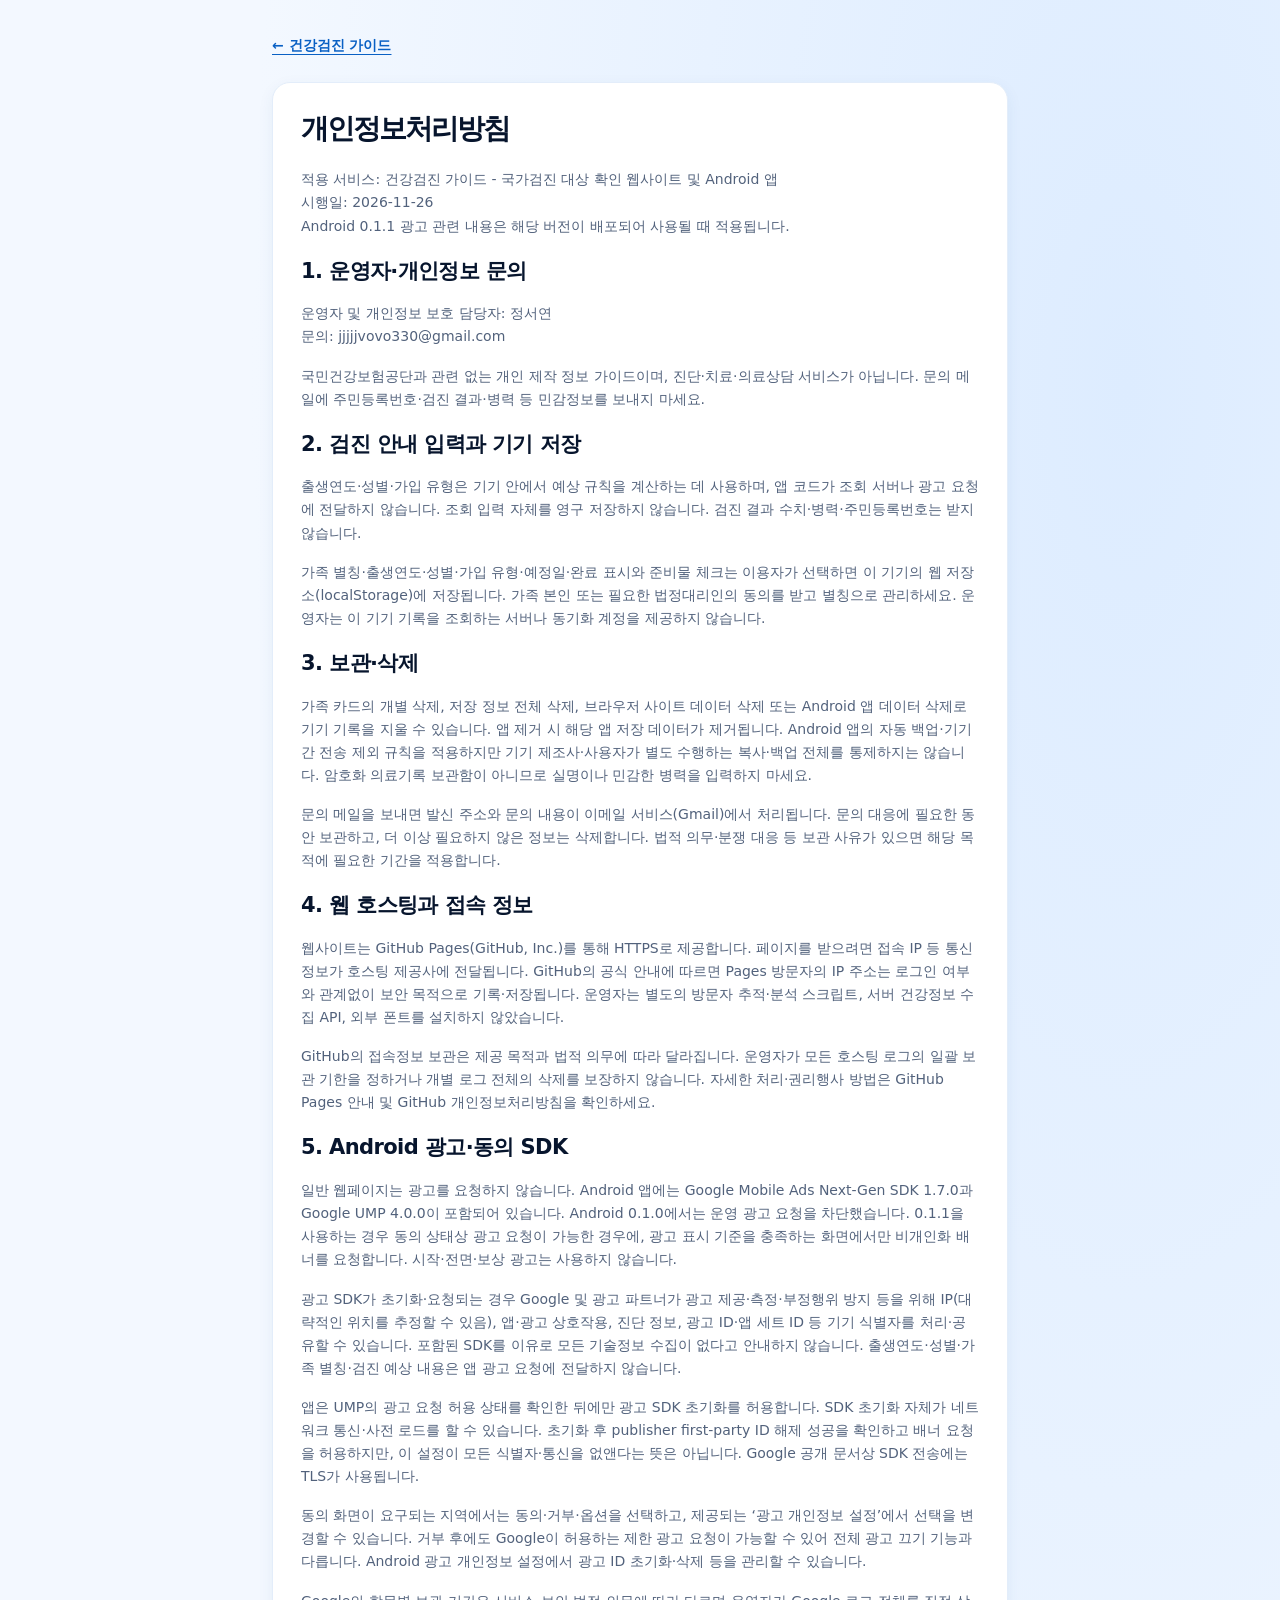
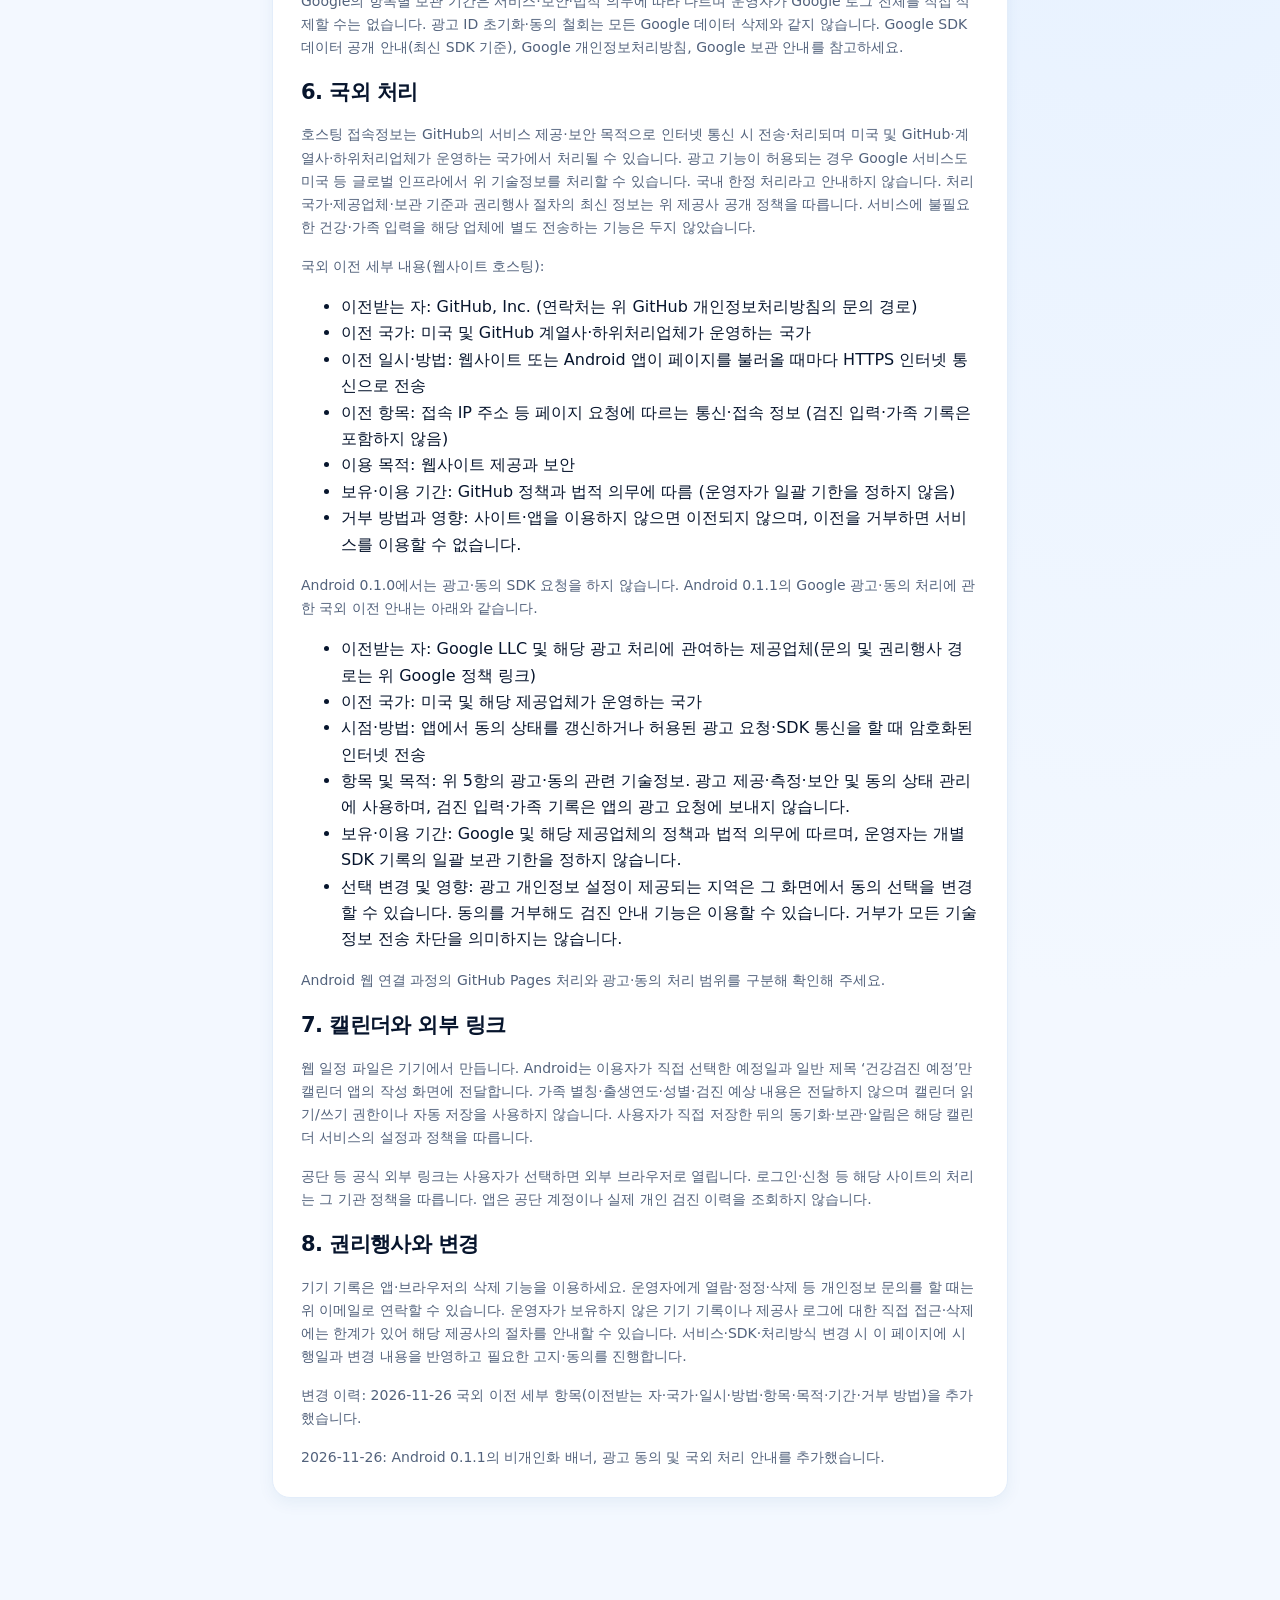
==== commit 625736f0: "Document Android 0.1.1 banner privacy disclosures" ====
--- a/privacy.html
+++ b/privacy.html
@@ -1 +1 @@
-<!doctype html><html lang="ko"><head><meta charset="utf-8"><meta name="viewport" content="width=device-width,initial-scale=1"><meta http-equiv="Content-Security-Policy" content="default-src 'self'; script-src 'self'; style-src 'self' 'unsafe-inline'; img-src 'self' data:; connect-src 'self'; object-src 'none'; base-uri 'self'; form-action 'none'"><title>개인정보처리방침 | 건강검진 가이드 - 국가검진 대상 확인</title><link rel="stylesheet" href="/style.css"></head><body><main style="padding-top:32px;max-width:800px"><a class="text-link" href="/">← 건강검진 가이드</a><section class="card" style="margin-top:24px"><h1 style="font-size:28px">개인정보처리방침</h1><p>적용 서비스: 건강검진 가이드 - 국가검진 대상 확인 웹사이트 및 Android 앱<br>시행일: 2026-11-26</p><h2>1. 운영자·개인정보 문의</h2><p>운영자 및 개인정보 보호 담당자: 정서연<br>문의: <a href="mailto:jjjjjvovo330@gmail.com">jjjjjvovo330@gmail.com</a></p><p>국민건강보험공단과 관련 없는 개인 제작 정보 가이드이며, 진단·치료·의료상담 서비스가 아닙니다. 문의 메일에 주민등록번호·검진 결과·병력 등 민감정보를 보내지 마세요.</p><h2>2. 검진 안내 입력과 기기 저장</h2><p>출생연도·성별·가입 유형은 기기 안에서 예상 규칙을 계산하는 데 사용하며, 앱 코드가 조회 서버나 광고 요청에 전달하지 않습니다. 조회 입력 자체를 영구 저장하지 않습니다. 검진 결과 수치·병력·주민등록번호는 받지 않습니다.</p><p>가족 별칭·출생연도·성별·가입 유형·예정일·완료 표시와 준비물 체크는 이용자가 선택하면 이 기기의 웹 저장소(localStorage)에 저장됩니다. 가족 본인 또는 필요한 법정대리인의 동의를 받고 별칭으로 관리하세요. 운영자는 이 기기 기록을 조회하는 서버나 동기화 계정을 제공하지 않습니다.</p><h2>3. 보관·삭제</h2><p>가족 카드의 개별 삭제, 저장 정보 전체 삭제, 브라우저 사이트 데이터 삭제 또는 Android 앱 데이터 삭제로 기기 기록을 지울 수 있습니다. 앱 제거 시 해당 앱 저장 데이터가 제거됩니다. Android 앱의 자동 백업·기기간 전송 제외 규칙을 적용하지만 기기 제조사·사용자가 별도 수행하는 복사·백업 전체를 통제하지는 않습니다. 암호화 의료기록 보관함이 아니므로 실명이나 민감한 병력을 입력하지 마세요.</p><p>문의 메일을 보내면 발신 주소와 문의 내용이 이메일 서비스(Gmail)에서 처리됩니다. 문의 대응에 필요한 동안 보관하고, 더 이상 필요하지 않은 정보는 삭제합니다. 법적 의무·분쟁 대응 등 보관 사유가 있으면 해당 목적에 필요한 기간을 적용합니다.</p><h2>4. 웹 호스팅과 접속 정보</h2><p>웹사이트는 GitHub Pages(GitHub, Inc.)를 통해 HTTPS로 제공합니다. 페이지를 받으려면 접속 IP 등 통신 정보가 호스팅 제공사에 전달됩니다. GitHub의 공식 안내에 따르면 Pages 방문자의 IP 주소는 로그인 여부와 관계없이 보안 목적으로 기록·저장됩니다. 운영자는 별도의 방문자 추적·분석 스크립트, 서버 건강정보 수집 API, 외부 폰트를 설치하지 않았습니다.</p><p>GitHub의 접속정보 보관은 제공 목적과 법적 의무에 따라 달라집니다. 운영자가 모든 호스팅 로그의 일괄 보관 기한을 정하거나 개별 로그 전체의 삭제를 보장하지 않습니다. 자세한 처리·권리행사 방법은 <a href="https://docs.github.com/en/pages/getting-started-with-github-pages/what-is-github-pages" target="_blank" rel="noopener noreferrer">GitHub Pages 안내</a> 및 <a href="https://docs.github.com/en/site-policy/privacy-policies/github-general-privacy-statement" target="_blank" rel="noopener noreferrer">GitHub 개인정보처리방침</a>을 확인하세요.</p><h2>5. Android 광고·동의 SDK</h2><p>일반 웹페이지는 광고를 요청하지 않습니다. Android 앱에는 Google Mobile Ads Next-Gen SDK 1.7.0과 Google UMP 4.0.0이 포함되어 있습니다. 현재 출시 준비 설정에서는 운영 광고 요청을 차단하고 있습니다. 이후 광고 기능을 활성화하는 경우 배너만 사용하며 시작·전면·보상 광고를 사용하지 않습니다.</p><p>광고 SDK가 초기화·요청되는 경우 Google 및 광고 파트너가 광고 제공·측정·부정행위 방지 등을 위해 IP(대략적인 위치를 추정할 수 있음), 앱·광고 상호작용, 진단 정보, 광고 ID·앱 세트 ID 등 기기 식별자를 처리·공유할 수 있습니다. 포함된 SDK를 이유로 모든 기술정보 수집이 없다고 안내하지 않습니다. 출생연도·성별·가족 별칭·검진 예상 내용은 앱 광고 요청에 전달하지 않습니다.</p><p>앱은 UMP의 광고 요청 허용 상태를 확인한 뒤에만 광고 SDK 초기화를 허용합니다. SDK 초기화 자체가 네트워크 통신·사전 로드를 할 수 있습니다. 초기화 후 publisher first-party ID 해제 성공을 확인하고 배너 요청을 허용하지만, 이 설정이 모든 식별자·통신을 없앤다는 뜻은 아닙니다. Google 공개 문서상 SDK 전송에는 TLS가 사용됩니다.</p><p>동의 화면이 요구되는 지역에서는 동의·거부·옵션을 선택하고, 제공되는 ‘광고 개인정보 설정’에서 선택을 변경할 수 있습니다. 거부 후에도 Google이 허용하는 제한 광고 요청이 가능할 수 있어 전체 광고 끄기 기능과 다릅니다. Android 광고 개인정보 설정에서 광고 ID 초기화·삭제 등을 관리할 수 있습니다.</p><p>Google의 항목별 보관 기간은 서비스·보안·법적 의무에 따라 다르며 운영자가 Google 로그 전체를 직접 삭제할 수는 없습니다. 광고 ID 초기화·동의 철회는 모든 Google 데이터 삭제와 같지 않습니다. <a href="https://developers.google.com/admob/android/next-gen/privacy/play-data-disclosure" target="_blank" rel="noopener noreferrer">Google SDK 데이터 공개 안내</a>, <a href="https://policies.google.com/privacy" target="_blank" rel="noopener noreferrer">Google 개인정보처리방침</a>, <a href="https://privacy.google.com/businesses/retention/" target="_blank" rel="noopener noreferrer">Google 보관 안내</a>를 참고하세요.</p><h2>6. 국외 처리</h2><p>호스팅 접속정보는 GitHub의 서비스 제공·보안 목적으로 인터넷 통신 시 전송·처리되며 미국 및 GitHub·계열사·하위처리업체가 운영하는 국가에서 처리될 수 있습니다. 광고 기능이 허용되는 경우 Google 서비스도 미국 등 글로벌 인프라에서 위 기술정보를 처리할 수 있습니다. 국내 한정 처리라고 안내하지 않습니다. 처리국가·제공업체·보관 기준과 권리행사 절차의 최신 정보는 위 제공사 공개 정책을 따릅니다. 서비스에 불필요한 건강·가족 입력을 해당 업체에 별도 전송하는 기능은 두지 않았습니다.</p><p>국외 이전 세부 내용(웹사이트 호스팅):</p><ul><li>이전받는 자: GitHub, Inc. (연락처는 아래 GitHub 개인정보처리방침의 문의 경로)</li><li>이전 국가: 미국 및 GitHub 계열사·하위처리업체가 운영하는 국가</li><li>이전 일시·방법: 웹사이트 또는 Android 앱이 페이지를 불러올 때마다 HTTPS 인터넷 통신으로 전송</li><li>이전 항목: 접속 IP 주소 등 페이지 요청에 따르는 통신·접속 정보 (검진 입력·가족 기록은 포함하지 않음)</li><li>이용 목적: 웹사이트 제공과 보안</li><li>보유·이용 기간: GitHub 정책과 법적 의무에 따름 (운영자가 일괄 기한을 정하지 않음)</li><li>거부 방법과 영향: 사이트·앱을 이용하지 않으면 이전되지 않으며, 이전을 거부하면 서비스를 이용할 수 없습니다.</li></ul><p>현재 Android 출시 버전(0.1.0)은 광고·동의 SDK 요청을 하지 않아 Google 광고 서비스로의 이전이 발생하지 않습니다. 광고 기능을 켜기 전에 Google로의 이전 세부 내용을 이 항목에 추가하고 고지합니다.</p><h2>7. 캘린더와 외부 링크</h2><p>웹 일정 파일은 기기에서 만듭니다. Android는 이용자가 직접 선택한 예정일과 일반 제목 ‘건강검진 예정’만 캘린더 앱의 작성 화면에 전달합니다. 가족 별칭·출생연도·성별·검진 예상 내용은 전달하지 않으며 캘린더 읽기/쓰기 권한이나 자동 저장을 사용하지 않습니다. 사용자가 직접 저장한 뒤의 동기화·보관·알림은 해당 캘린더 서비스의 설정과 정책을 따릅니다.</p><p>공단 등 공식 외부 링크는 사용자가 선택하면 외부 브라우저로 열립니다. 로그인·신청 등 해당 사이트의 처리는 그 기관 정책을 따릅니다. 앱은 공단 계정이나 실제 개인 검진 이력을 조회하지 않습니다.</p><h2>8. 권리행사와 변경</h2><p>기기 기록은 앱·브라우저의 삭제 기능을 이용하세요. 운영자에게 열람·정정·삭제 등 개인정보 문의를 할 때는 위 이메일로 연락할 수 있습니다. 운영자가 보유하지 않은 기기 기록이나 제공사 로그에 대한 직접 접근·삭제에는 한계가 있어 해당 제공사의 절차를 안내할 수 있습니다. 서비스·SDK·처리방식 변경 시 이 페이지에 시행일과 변경 내용을 반영하고 필요한 고지·동의를 진행합니다.</p><p class="hint">변경 이력: 2026-11-26 국외 이전 세부 항목(이전받는 자·국가·일시·방법·항목·목적·기간·거부 방법)을 추가했습니다.</p></section></main></body></html>
+<!doctype html><html lang="ko"><head><meta charset="utf-8"><meta name="viewport" content="width=device-width,initial-scale=1"><meta http-equiv="Content-Security-Policy" content="default-src 'self'; script-src 'self'; style-src 'self' 'unsafe-inline'; img-src 'self' data:; connect-src 'self'; object-src 'none'; base-uri 'self'; form-action 'none'"><title>개인정보처리방침 | 건강검진 가이드 - 국가검진 대상 확인</title><link rel="stylesheet" href="/style.css"></head><body><main style="padding-top:32px;max-width:800px"><a class="text-link" href="/">← 건강검진 가이드</a><section class="card" style="margin-top:24px"><h1 style="font-size:28px">개인정보처리방침</h1><p>적용 서비스: 건강검진 가이드 - 국가검진 대상 확인 웹사이트 및 Android 앱<br>시행일: 2026-11-26<br>Android 0.1.1 광고 관련 내용은 해당 버전이 배포되어 사용될 때 적용됩니다.</p><h2>1. 운영자·개인정보 문의</h2><p>운영자 및 개인정보 보호 담당자: 정서연<br>문의: <a href="mailto:jjjjjvovo330@gmail.com">jjjjjvovo330@gmail.com</a></p><p>국민건강보험공단과 관련 없는 개인 제작 정보 가이드이며, 진단·치료·의료상담 서비스가 아닙니다. 문의 메일에 주민등록번호·검진 결과·병력 등 민감정보를 보내지 마세요.</p><h2>2. 검진 안내 입력과 기기 저장</h2><p>출생연도·성별·가입 유형은 기기 안에서 예상 규칙을 계산하는 데 사용하며, 앱 코드가 조회 서버나 광고 요청에 전달하지 않습니다. 조회 입력 자체를 영구 저장하지 않습니다. 검진 결과 수치·병력·주민등록번호는 받지 않습니다.</p><p>가족 별칭·출생연도·성별·가입 유형·예정일·완료 표시와 준비물 체크는 이용자가 선택하면 이 기기의 웹 저장소(localStorage)에 저장됩니다. 가족 본인 또는 필요한 법정대리인의 동의를 받고 별칭으로 관리하세요. 운영자는 이 기기 기록을 조회하는 서버나 동기화 계정을 제공하지 않습니다.</p><h2>3. 보관·삭제</h2><p>가족 카드의 개별 삭제, 저장 정보 전체 삭제, 브라우저 사이트 데이터 삭제 또는 Android 앱 데이터 삭제로 기기 기록을 지울 수 있습니다. 앱 제거 시 해당 앱 저장 데이터가 제거됩니다. Android 앱의 자동 백업·기기간 전송 제외 규칙을 적용하지만 기기 제조사·사용자가 별도 수행하는 복사·백업 전체를 통제하지는 않습니다. 암호화 의료기록 보관함이 아니므로 실명이나 민감한 병력을 입력하지 마세요.</p><p>문의 메일을 보내면 발신 주소와 문의 내용이 이메일 서비스(Gmail)에서 처리됩니다. 문의 대응에 필요한 동안 보관하고, 더 이상 필요하지 않은 정보는 삭제합니다. 법적 의무·분쟁 대응 등 보관 사유가 있으면 해당 목적에 필요한 기간을 적용합니다.</p><h2>4. 웹 호스팅과 접속 정보</h2><p>웹사이트는 GitHub Pages(GitHub, Inc.)를 통해 HTTPS로 제공합니다. 페이지를 받으려면 접속 IP 등 통신 정보가 호스팅 제공사에 전달됩니다. GitHub의 공식 안내에 따르면 Pages 방문자의 IP 주소는 로그인 여부와 관계없이 보안 목적으로 기록·저장됩니다. 운영자는 별도의 방문자 추적·분석 스크립트, 서버 건강정보 수집 API, 외부 폰트를 설치하지 않았습니다.</p><p>GitHub의 접속정보 보관은 제공 목적과 법적 의무에 따라 달라집니다. 운영자가 모든 호스팅 로그의 일괄 보관 기한을 정하거나 개별 로그 전체의 삭제를 보장하지 않습니다. 자세한 처리·권리행사 방법은 <a href="https://docs.github.com/en/pages/getting-started-with-github-pages/what-is-github-pages" target="_blank" rel="noopener noreferrer">GitHub Pages 안내</a> 및 <a href="https://docs.github.com/en/site-policy/privacy-policies/github-general-privacy-statement" target="_blank" rel="noopener noreferrer">GitHub 개인정보처리방침</a>을 확인하세요.</p><h2>5. Android 광고·동의 SDK</h2><p>일반 웹페이지는 광고를 요청하지 않습니다. Android 앱에는 Google Mobile Ads Next-Gen SDK 1.7.0과 Google UMP 4.0.0이 포함되어 있습니다. Android 0.1.0에서는 운영 광고 요청을 차단했습니다. 0.1.1을 사용하는 경우 동의 상태상 광고 요청이 가능한 경우에, 광고 표시 기준을 충족하는 화면에서만 비개인화 배너를 요청합니다. 시작·전면·보상 광고는 사용하지 않습니다.</p><p>광고 SDK가 초기화·요청되는 경우 Google 및 광고 파트너가 광고 제공·측정·부정행위 방지 등을 위해 IP(대략적인 위치를 추정할 수 있음), 앱·광고 상호작용, 진단 정보, 광고 ID·앱 세트 ID 등 기기 식별자를 처리·공유할 수 있습니다. 포함된 SDK를 이유로 모든 기술정보 수집이 없다고 안내하지 않습니다. 출생연도·성별·가족 별칭·검진 예상 내용은 앱 광고 요청에 전달하지 않습니다.</p><p>앱은 UMP의 광고 요청 허용 상태를 확인한 뒤에만 광고 SDK 초기화를 허용합니다. SDK 초기화 자체가 네트워크 통신·사전 로드를 할 수 있습니다. 초기화 후 publisher first-party ID 해제 성공을 확인하고 배너 요청을 허용하지만, 이 설정이 모든 식별자·통신을 없앤다는 뜻은 아닙니다. Google 공개 문서상 SDK 전송에는 TLS가 사용됩니다.</p><p>동의 화면이 요구되는 지역에서는 동의·거부·옵션을 선택하고, 제공되는 ‘광고 개인정보 설정’에서 선택을 변경할 수 있습니다. 거부 후에도 Google이 허용하는 제한 광고 요청이 가능할 수 있어 전체 광고 끄기 기능과 다릅니다. Android 광고 개인정보 설정에서 광고 ID 초기화·삭제 등을 관리할 수 있습니다.</p><p>Google의 항목별 보관 기간은 서비스·보안·법적 의무에 따라 다르며 운영자가 Google 로그 전체를 직접 삭제할 수는 없습니다. 광고 ID 초기화·동의 철회는 모든 Google 데이터 삭제와 같지 않습니다. <a href="https://developers.google.com/admob/android/next-gen/privacy/play-data-disclosure" target="_blank" rel="noopener noreferrer">Google SDK 데이터 공개 안내(최신 SDK 기준)</a>, <a href="https://policies.google.com/privacy" target="_blank" rel="noopener noreferrer">Google 개인정보처리방침</a>, <a href="https://privacy.google.com/businesses/retention/" target="_blank" rel="noopener noreferrer">Google 보관 안내</a>를 참고하세요.</p><h2>6. 국외 처리</h2><p>호스팅 접속정보는 GitHub의 서비스 제공·보안 목적으로 인터넷 통신 시 전송·처리되며 미국 및 GitHub·계열사·하위처리업체가 운영하는 국가에서 처리될 수 있습니다. 광고 기능이 허용되는 경우 Google 서비스도 미국 등 글로벌 인프라에서 위 기술정보를 처리할 수 있습니다. 국내 한정 처리라고 안내하지 않습니다. 처리국가·제공업체·보관 기준과 권리행사 절차의 최신 정보는 위 제공사 공개 정책을 따릅니다. 서비스에 불필요한 건강·가족 입력을 해당 업체에 별도 전송하는 기능은 두지 않았습니다.</p><p>국외 이전 세부 내용(웹사이트 호스팅):</p><ul><li>이전받는 자: GitHub, Inc. (연락처는 위 GitHub 개인정보처리방침의 문의 경로)</li><li>이전 국가: 미국 및 GitHub 계열사·하위처리업체가 운영하는 국가</li><li>이전 일시·방법: 웹사이트 또는 Android 앱이 페이지를 불러올 때마다 HTTPS 인터넷 통신으로 전송</li><li>이전 항목: 접속 IP 주소 등 페이지 요청에 따르는 통신·접속 정보 (검진 입력·가족 기록은 포함하지 않음)</li><li>이용 목적: 웹사이트 제공과 보안</li><li>보유·이용 기간: GitHub 정책과 법적 의무에 따름 (운영자가 일괄 기한을 정하지 않음)</li><li>거부 방법과 영향: 사이트·앱을 이용하지 않으면 이전되지 않으며, 이전을 거부하면 서비스를 이용할 수 없습니다.</li></ul><p>Android 0.1.0에서는 광고·동의 SDK 요청을 하지 않습니다. Android 0.1.1의 Google 광고·동의 처리에 관한 국외 이전 안내는 아래와 같습니다.</p><ul><li>이전받는 자: Google LLC 및 해당 광고 처리에 관여하는 제공업체(문의 및 권리행사 경로는 위 Google 정책 링크)</li><li>이전 국가: 미국 및 해당 제공업체가 운영하는 국가</li><li>시점·방법: 앱에서 동의 상태를 갱신하거나 허용된 광고 요청·SDK 통신을 할 때 암호화된 인터넷 전송</li><li>항목 및 목적: 위 5항의 광고·동의 관련 기술정보. 광고 제공·측정·보안 및 동의 상태 관리에 사용하며, 검진 입력·가족 기록은 앱의 광고 요청에 보내지 않습니다.</li><li>보유·이용 기간: Google 및 해당 제공업체의 정책과 법적 의무에 따르며, 운영자는 개별 SDK 기록의 일괄 보관 기한을 정하지 않습니다.</li><li>선택 변경 및 영향: 광고 개인정보 설정이 제공되는 지역은 그 화면에서 동의 선택을 변경할 수 있습니다. 동의를 거부해도 검진 안내 기능은 이용할 수 있습니다. 거부가 모든 기술정보 전송 차단을 의미하지는 않습니다.</li></ul><p>Android 웹 연결 과정의 GitHub Pages 처리와 광고·동의 처리 범위를 구분해 확인해 주세요.</p><h2>7. 캘린더와 외부 링크</h2><p>웹 일정 파일은 기기에서 만듭니다. Android는 이용자가 직접 선택한 예정일과 일반 제목 ‘건강검진 예정’만 캘린더 앱의 작성 화면에 전달합니다. 가족 별칭·출생연도·성별·검진 예상 내용은 전달하지 않으며 캘린더 읽기/쓰기 권한이나 자동 저장을 사용하지 않습니다. 사용자가 직접 저장한 뒤의 동기화·보관·알림은 해당 캘린더 서비스의 설정과 정책을 따릅니다.</p><p>공단 등 공식 외부 링크는 사용자가 선택하면 외부 브라우저로 열립니다. 로그인·신청 등 해당 사이트의 처리는 그 기관 정책을 따릅니다. 앱은 공단 계정이나 실제 개인 검진 이력을 조회하지 않습니다.</p><h2>8. 권리행사와 변경</h2><p>기기 기록은 앱·브라우저의 삭제 기능을 이용하세요. 운영자에게 열람·정정·삭제 등 개인정보 문의를 할 때는 위 이메일로 연락할 수 있습니다. 운영자가 보유하지 않은 기기 기록이나 제공사 로그에 대한 직접 접근·삭제에는 한계가 있어 해당 제공사의 절차를 안내할 수 있습니다. 서비스·SDK·처리방식 변경 시 이 페이지에 시행일과 변경 내용을 반영하고 필요한 고지·동의를 진행합니다.</p><p class="hint">변경 이력: 2026-11-26 국외 이전 세부 항목(이전받는 자·국가·일시·방법·항목·목적·기간·거부 방법)을 추가했습니다.</p><p class="hint">2026-11-26: Android 0.1.1의 비개인화 배너, 광고 동의 및 국외 처리 안내를 추가했습니다.</p></section></main></body></html>
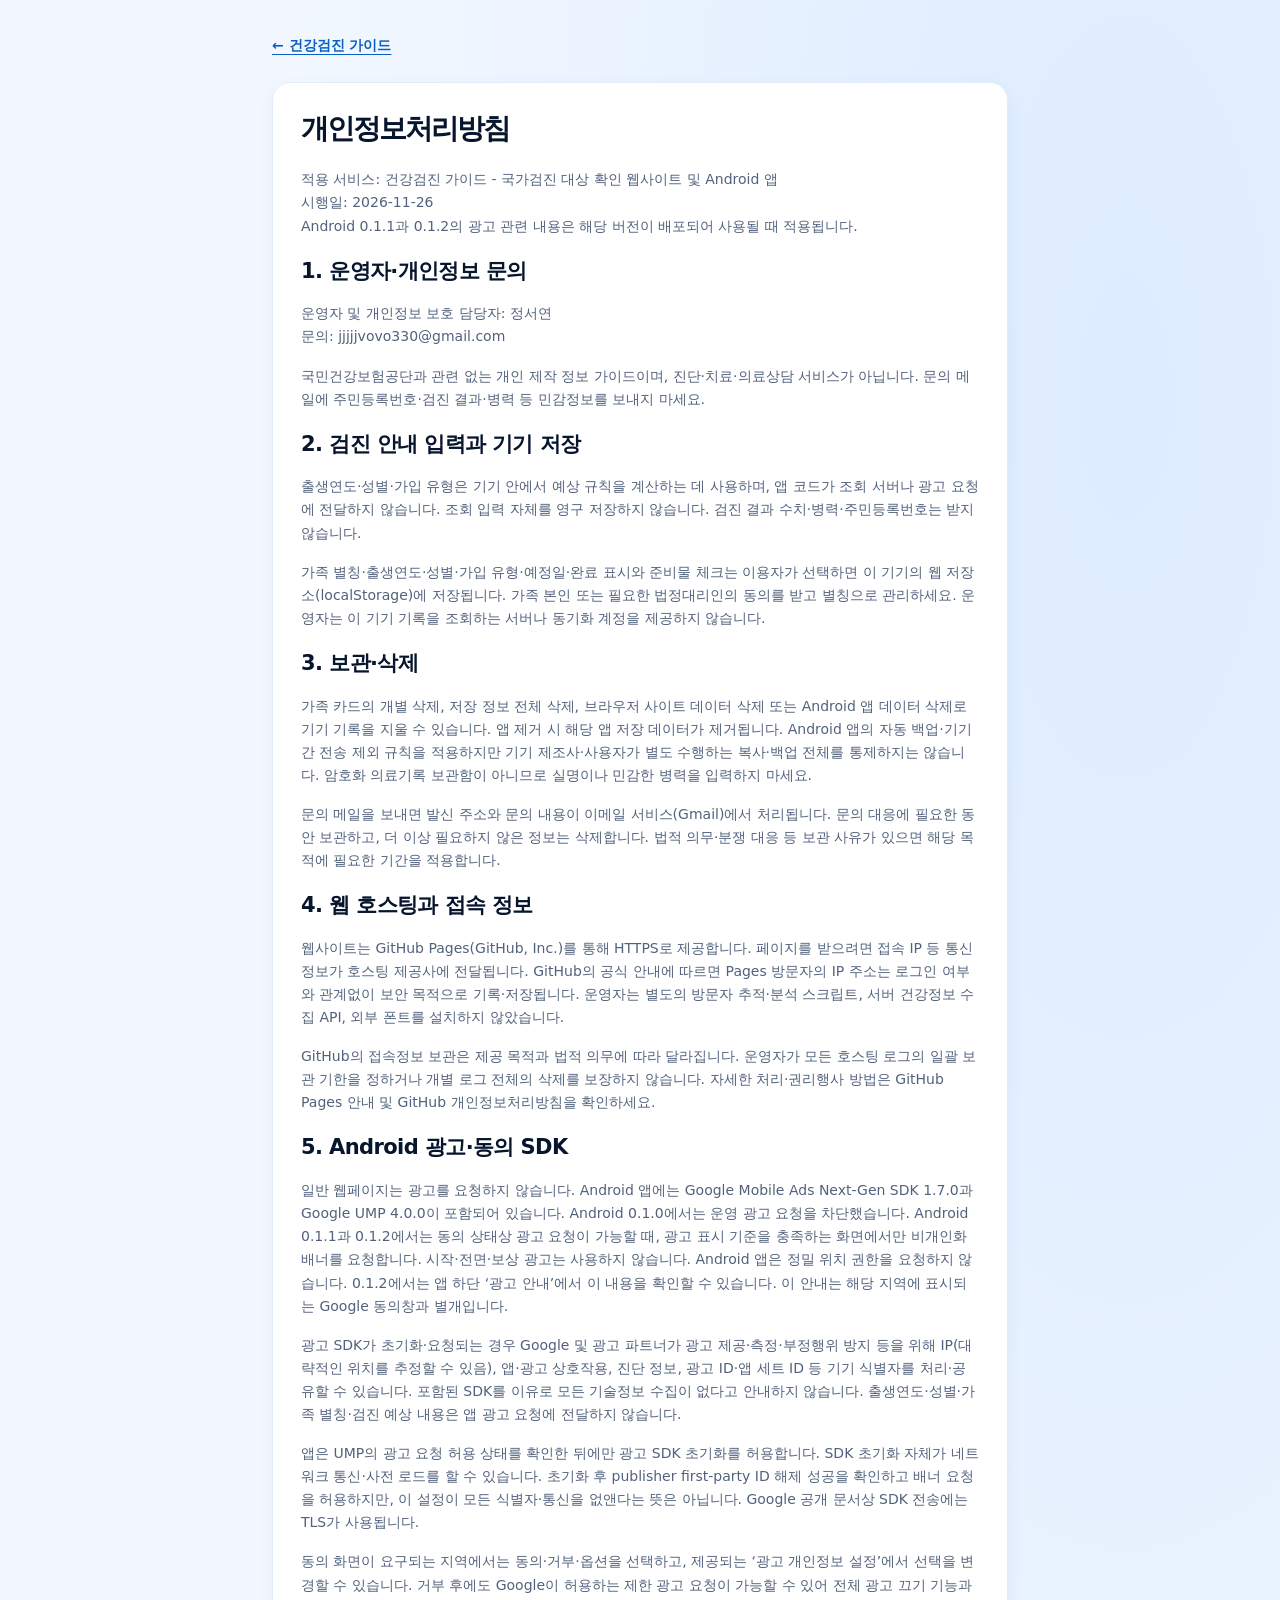
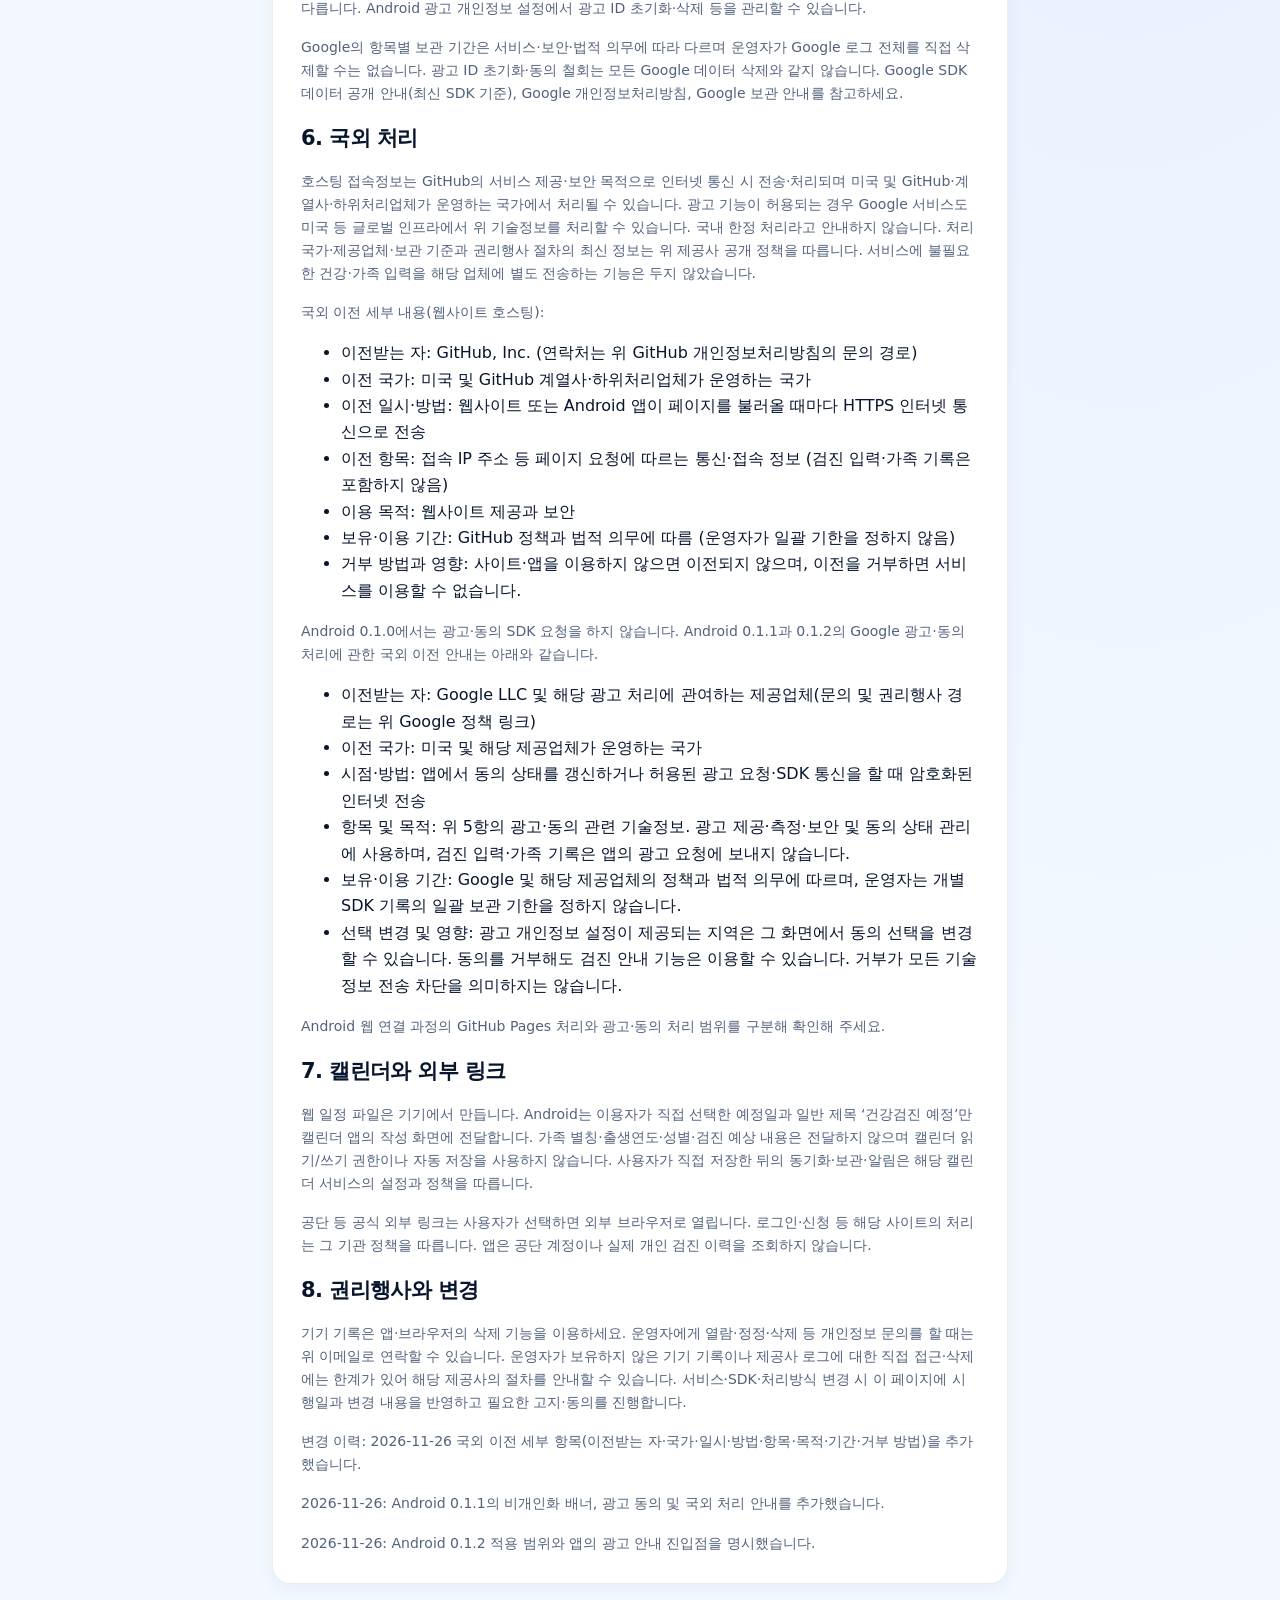
==== commit 2e06bf62: "Document the Android 0.1.2 in-app ad notice" ====
--- a/privacy.html
+++ b/privacy.html
@@ -1 +1 @@
-<!doctype html><html lang="ko"><head><meta charset="utf-8"><meta name="viewport" content="width=device-width,initial-scale=1"><meta http-equiv="Content-Security-Policy" content="default-src 'self'; script-src 'self'; style-src 'self' 'unsafe-inline'; img-src 'self' data:; connect-src 'self'; object-src 'none'; base-uri 'self'; form-action 'none'"><title>개인정보처리방침 | 건강검진 가이드 - 국가검진 대상 확인</title><link rel="stylesheet" href="/style.css"></head><body><main style="padding-top:32px;max-width:800px"><a class="text-link" href="/">← 건강검진 가이드</a><section class="card" style="margin-top:24px"><h1 style="font-size:28px">개인정보처리방침</h1><p>적용 서비스: 건강검진 가이드 - 국가검진 대상 확인 웹사이트 및 Android 앱<br>시행일: 2026-11-26<br>Android 0.1.1 광고 관련 내용은 해당 버전이 배포되어 사용될 때 적용됩니다.</p><h2>1. 운영자·개인정보 문의</h2><p>운영자 및 개인정보 보호 담당자: 정서연<br>문의: <a href="mailto:jjjjjvovo330@gmail.com">jjjjjvovo330@gmail.com</a></p><p>국민건강보험공단과 관련 없는 개인 제작 정보 가이드이며, 진단·치료·의료상담 서비스가 아닙니다. 문의 메일에 주민등록번호·검진 결과·병력 등 민감정보를 보내지 마세요.</p><h2>2. 검진 안내 입력과 기기 저장</h2><p>출생연도·성별·가입 유형은 기기 안에서 예상 규칙을 계산하는 데 사용하며, 앱 코드가 조회 서버나 광고 요청에 전달하지 않습니다. 조회 입력 자체를 영구 저장하지 않습니다. 검진 결과 수치·병력·주민등록번호는 받지 않습니다.</p><p>가족 별칭·출생연도·성별·가입 유형·예정일·완료 표시와 준비물 체크는 이용자가 선택하면 이 기기의 웹 저장소(localStorage)에 저장됩니다. 가족 본인 또는 필요한 법정대리인의 동의를 받고 별칭으로 관리하세요. 운영자는 이 기기 기록을 조회하는 서버나 동기화 계정을 제공하지 않습니다.</p><h2>3. 보관·삭제</h2><p>가족 카드의 개별 삭제, 저장 정보 전체 삭제, 브라우저 사이트 데이터 삭제 또는 Android 앱 데이터 삭제로 기기 기록을 지울 수 있습니다. 앱 제거 시 해당 앱 저장 데이터가 제거됩니다. Android 앱의 자동 백업·기기간 전송 제외 규칙을 적용하지만 기기 제조사·사용자가 별도 수행하는 복사·백업 전체를 통제하지는 않습니다. 암호화 의료기록 보관함이 아니므로 실명이나 민감한 병력을 입력하지 마세요.</p><p>문의 메일을 보내면 발신 주소와 문의 내용이 이메일 서비스(Gmail)에서 처리됩니다. 문의 대응에 필요한 동안 보관하고, 더 이상 필요하지 않은 정보는 삭제합니다. 법적 의무·분쟁 대응 등 보관 사유가 있으면 해당 목적에 필요한 기간을 적용합니다.</p><h2>4. 웹 호스팅과 접속 정보</h2><p>웹사이트는 GitHub Pages(GitHub, Inc.)를 통해 HTTPS로 제공합니다. 페이지를 받으려면 접속 IP 등 통신 정보가 호스팅 제공사에 전달됩니다. GitHub의 공식 안내에 따르면 Pages 방문자의 IP 주소는 로그인 여부와 관계없이 보안 목적으로 기록·저장됩니다. 운영자는 별도의 방문자 추적·분석 스크립트, 서버 건강정보 수집 API, 외부 폰트를 설치하지 않았습니다.</p><p>GitHub의 접속정보 보관은 제공 목적과 법적 의무에 따라 달라집니다. 운영자가 모든 호스팅 로그의 일괄 보관 기한을 정하거나 개별 로그 전체의 삭제를 보장하지 않습니다. 자세한 처리·권리행사 방법은 <a href="https://docs.github.com/en/pages/getting-started-with-github-pages/what-is-github-pages" target="_blank" rel="noopener noreferrer">GitHub Pages 안내</a> 및 <a href="https://docs.github.com/en/site-policy/privacy-policies/github-general-privacy-statement" target="_blank" rel="noopener noreferrer">GitHub 개인정보처리방침</a>을 확인하세요.</p><h2>5. Android 광고·동의 SDK</h2><p>일반 웹페이지는 광고를 요청하지 않습니다. Android 앱에는 Google Mobile Ads Next-Gen SDK 1.7.0과 Google UMP 4.0.0이 포함되어 있습니다. Android 0.1.0에서는 운영 광고 요청을 차단했습니다. 0.1.1을 사용하는 경우 동의 상태상 광고 요청이 가능한 경우에, 광고 표시 기준을 충족하는 화면에서만 비개인화 배너를 요청합니다. 시작·전면·보상 광고는 사용하지 않습니다.</p><p>광고 SDK가 초기화·요청되는 경우 Google 및 광고 파트너가 광고 제공·측정·부정행위 방지 등을 위해 IP(대략적인 위치를 추정할 수 있음), 앱·광고 상호작용, 진단 정보, 광고 ID·앱 세트 ID 등 기기 식별자를 처리·공유할 수 있습니다. 포함된 SDK를 이유로 모든 기술정보 수집이 없다고 안내하지 않습니다. 출생연도·성별·가족 별칭·검진 예상 내용은 앱 광고 요청에 전달하지 않습니다.</p><p>앱은 UMP의 광고 요청 허용 상태를 확인한 뒤에만 광고 SDK 초기화를 허용합니다. SDK 초기화 자체가 네트워크 통신·사전 로드를 할 수 있습니다. 초기화 후 publisher first-party ID 해제 성공을 확인하고 배너 요청을 허용하지만, 이 설정이 모든 식별자·통신을 없앤다는 뜻은 아닙니다. Google 공개 문서상 SDK 전송에는 TLS가 사용됩니다.</p><p>동의 화면이 요구되는 지역에서는 동의·거부·옵션을 선택하고, 제공되는 ‘광고 개인정보 설정’에서 선택을 변경할 수 있습니다. 거부 후에도 Google이 허용하는 제한 광고 요청이 가능할 수 있어 전체 광고 끄기 기능과 다릅니다. Android 광고 개인정보 설정에서 광고 ID 초기화·삭제 등을 관리할 수 있습니다.</p><p>Google의 항목별 보관 기간은 서비스·보안·법적 의무에 따라 다르며 운영자가 Google 로그 전체를 직접 삭제할 수는 없습니다. 광고 ID 초기화·동의 철회는 모든 Google 데이터 삭제와 같지 않습니다. <a href="https://developers.google.com/admob/android/next-gen/privacy/play-data-disclosure" target="_blank" rel="noopener noreferrer">Google SDK 데이터 공개 안내(최신 SDK 기준)</a>, <a href="https://policies.google.com/privacy" target="_blank" rel="noopener noreferrer">Google 개인정보처리방침</a>, <a href="https://privacy.google.com/businesses/retention/" target="_blank" rel="noopener noreferrer">Google 보관 안내</a>를 참고하세요.</p><h2>6. 국외 처리</h2><p>호스팅 접속정보는 GitHub의 서비스 제공·보안 목적으로 인터넷 통신 시 전송·처리되며 미국 및 GitHub·계열사·하위처리업체가 운영하는 국가에서 처리될 수 있습니다. 광고 기능이 허용되는 경우 Google 서비스도 미국 등 글로벌 인프라에서 위 기술정보를 처리할 수 있습니다. 국내 한정 처리라고 안내하지 않습니다. 처리국가·제공업체·보관 기준과 권리행사 절차의 최신 정보는 위 제공사 공개 정책을 따릅니다. 서비스에 불필요한 건강·가족 입력을 해당 업체에 별도 전송하는 기능은 두지 않았습니다.</p><p>국외 이전 세부 내용(웹사이트 호스팅):</p><ul><li>이전받는 자: GitHub, Inc. (연락처는 위 GitHub 개인정보처리방침의 문의 경로)</li><li>이전 국가: 미국 및 GitHub 계열사·하위처리업체가 운영하는 국가</li><li>이전 일시·방법: 웹사이트 또는 Android 앱이 페이지를 불러올 때마다 HTTPS 인터넷 통신으로 전송</li><li>이전 항목: 접속 IP 주소 등 페이지 요청에 따르는 통신·접속 정보 (검진 입력·가족 기록은 포함하지 않음)</li><li>이용 목적: 웹사이트 제공과 보안</li><li>보유·이용 기간: GitHub 정책과 법적 의무에 따름 (운영자가 일괄 기한을 정하지 않음)</li><li>거부 방법과 영향: 사이트·앱을 이용하지 않으면 이전되지 않으며, 이전을 거부하면 서비스를 이용할 수 없습니다.</li></ul><p>Android 0.1.0에서는 광고·동의 SDK 요청을 하지 않습니다. Android 0.1.1의 Google 광고·동의 처리에 관한 국외 이전 안내는 아래와 같습니다.</p><ul><li>이전받는 자: Google LLC 및 해당 광고 처리에 관여하는 제공업체(문의 및 권리행사 경로는 위 Google 정책 링크)</li><li>이전 국가: 미국 및 해당 제공업체가 운영하는 국가</li><li>시점·방법: 앱에서 동의 상태를 갱신하거나 허용된 광고 요청·SDK 통신을 할 때 암호화된 인터넷 전송</li><li>항목 및 목적: 위 5항의 광고·동의 관련 기술정보. 광고 제공·측정·보안 및 동의 상태 관리에 사용하며, 검진 입력·가족 기록은 앱의 광고 요청에 보내지 않습니다.</li><li>보유·이용 기간: Google 및 해당 제공업체의 정책과 법적 의무에 따르며, 운영자는 개별 SDK 기록의 일괄 보관 기한을 정하지 않습니다.</li><li>선택 변경 및 영향: 광고 개인정보 설정이 제공되는 지역은 그 화면에서 동의 선택을 변경할 수 있습니다. 동의를 거부해도 검진 안내 기능은 이용할 수 있습니다. 거부가 모든 기술정보 전송 차단을 의미하지는 않습니다.</li></ul><p>Android 웹 연결 과정의 GitHub Pages 처리와 광고·동의 처리 범위를 구분해 확인해 주세요.</p><h2>7. 캘린더와 외부 링크</h2><p>웹 일정 파일은 기기에서 만듭니다. Android는 이용자가 직접 선택한 예정일과 일반 제목 ‘건강검진 예정’만 캘린더 앱의 작성 화면에 전달합니다. 가족 별칭·출생연도·성별·검진 예상 내용은 전달하지 않으며 캘린더 읽기/쓰기 권한이나 자동 저장을 사용하지 않습니다. 사용자가 직접 저장한 뒤의 동기화·보관·알림은 해당 캘린더 서비스의 설정과 정책을 따릅니다.</p><p>공단 등 공식 외부 링크는 사용자가 선택하면 외부 브라우저로 열립니다. 로그인·신청 등 해당 사이트의 처리는 그 기관 정책을 따릅니다. 앱은 공단 계정이나 실제 개인 검진 이력을 조회하지 않습니다.</p><h2>8. 권리행사와 변경</h2><p>기기 기록은 앱·브라우저의 삭제 기능을 이용하세요. 운영자에게 열람·정정·삭제 등 개인정보 문의를 할 때는 위 이메일로 연락할 수 있습니다. 운영자가 보유하지 않은 기기 기록이나 제공사 로그에 대한 직접 접근·삭제에는 한계가 있어 해당 제공사의 절차를 안내할 수 있습니다. 서비스·SDK·처리방식 변경 시 이 페이지에 시행일과 변경 내용을 반영하고 필요한 고지·동의를 진행합니다.</p><p class="hint">변경 이력: 2026-11-26 국외 이전 세부 항목(이전받는 자·국가·일시·방법·항목·목적·기간·거부 방법)을 추가했습니다.</p><p class="hint">2026-11-26: Android 0.1.1의 비개인화 배너, 광고 동의 및 국외 처리 안내를 추가했습니다.</p></section></main></body></html>
+<!doctype html><html lang="ko"><head><meta charset="utf-8"><meta name="viewport" content="width=device-width,initial-scale=1"><meta http-equiv="Content-Security-Policy" content="default-src 'self'; script-src 'self'; style-src 'self' 'unsafe-inline'; img-src 'self' data:; connect-src 'self'; object-src 'none'; base-uri 'self'; form-action 'none'"><title>개인정보처리방침 | 건강검진 가이드 - 국가검진 대상 확인</title><link rel="stylesheet" href="/style.css"></head><body><main style="padding-top:32px;max-width:800px"><a class="text-link" href="/">← 건강검진 가이드</a><section class="card" style="margin-top:24px"><h1 style="font-size:28px">개인정보처리방침</h1><p>적용 서비스: 건강검진 가이드 - 국가검진 대상 확인 웹사이트 및 Android 앱<br>시행일: 2026-11-26<br>Android 0.1.1과 0.1.2의 광고 관련 내용은 해당 버전이 배포되어 사용될 때 적용됩니다.</p><h2>1. 운영자·개인정보 문의</h2><p>운영자 및 개인정보 보호 담당자: 정서연<br>문의: <a href="mailto:jjjjjvovo330@gmail.com">jjjjjvovo330@gmail.com</a></p><p>국민건강보험공단과 관련 없는 개인 제작 정보 가이드이며, 진단·치료·의료상담 서비스가 아닙니다. 문의 메일에 주민등록번호·검진 결과·병력 등 민감정보를 보내지 마세요.</p><h2>2. 검진 안내 입력과 기기 저장</h2><p>출생연도·성별·가입 유형은 기기 안에서 예상 규칙을 계산하는 데 사용하며, 앱 코드가 조회 서버나 광고 요청에 전달하지 않습니다. 조회 입력 자체를 영구 저장하지 않습니다. 검진 결과 수치·병력·주민등록번호는 받지 않습니다.</p><p>가족 별칭·출생연도·성별·가입 유형·예정일·완료 표시와 준비물 체크는 이용자가 선택하면 이 기기의 웹 저장소(localStorage)에 저장됩니다. 가족 본인 또는 필요한 법정대리인의 동의를 받고 별칭으로 관리하세요. 운영자는 이 기기 기록을 조회하는 서버나 동기화 계정을 제공하지 않습니다.</p><h2>3. 보관·삭제</h2><p>가족 카드의 개별 삭제, 저장 정보 전체 삭제, 브라우저 사이트 데이터 삭제 또는 Android 앱 데이터 삭제로 기기 기록을 지울 수 있습니다. 앱 제거 시 해당 앱 저장 데이터가 제거됩니다. Android 앱의 자동 백업·기기간 전송 제외 규칙을 적용하지만 기기 제조사·사용자가 별도 수행하는 복사·백업 전체를 통제하지는 않습니다. 암호화 의료기록 보관함이 아니므로 실명이나 민감한 병력을 입력하지 마세요.</p><p>문의 메일을 보내면 발신 주소와 문의 내용이 이메일 서비스(Gmail)에서 처리됩니다. 문의 대응에 필요한 동안 보관하고, 더 이상 필요하지 않은 정보는 삭제합니다. 법적 의무·분쟁 대응 등 보관 사유가 있으면 해당 목적에 필요한 기간을 적용합니다.</p><h2>4. 웹 호스팅과 접속 정보</h2><p>웹사이트는 GitHub Pages(GitHub, Inc.)를 통해 HTTPS로 제공합니다. 페이지를 받으려면 접속 IP 등 통신 정보가 호스팅 제공사에 전달됩니다. GitHub의 공식 안내에 따르면 Pages 방문자의 IP 주소는 로그인 여부와 관계없이 보안 목적으로 기록·저장됩니다. 운영자는 별도의 방문자 추적·분석 스크립트, 서버 건강정보 수집 API, 외부 폰트를 설치하지 않았습니다.</p><p>GitHub의 접속정보 보관은 제공 목적과 법적 의무에 따라 달라집니다. 운영자가 모든 호스팅 로그의 일괄 보관 기한을 정하거나 개별 로그 전체의 삭제를 보장하지 않습니다. 자세한 처리·권리행사 방법은 <a href="https://docs.github.com/en/pages/getting-started-with-github-pages/what-is-github-pages" target="_blank" rel="noopener noreferrer">GitHub Pages 안내</a> 및 <a href="https://docs.github.com/en/site-policy/privacy-policies/github-general-privacy-statement" target="_blank" rel="noopener noreferrer">GitHub 개인정보처리방침</a>을 확인하세요.</p><h2>5. Android 광고·동의 SDK</h2><p>일반 웹페이지는 광고를 요청하지 않습니다. Android 앱에는 Google Mobile Ads Next-Gen SDK 1.7.0과 Google UMP 4.0.0이 포함되어 있습니다. Android 0.1.0에서는 운영 광고 요청을 차단했습니다. Android 0.1.1과 0.1.2에서는 동의 상태상 광고 요청이 가능할 때, 광고 표시 기준을 충족하는 화면에서만 비개인화 배너를 요청합니다. 시작·전면·보상 광고는 사용하지 않습니다. Android 앱은 정밀 위치 권한을 요청하지 않습니다. 0.1.2에서는 앱 하단 ‘광고 안내’에서 이 내용을 확인할 수 있습니다. 이 안내는 해당 지역에 표시되는 Google 동의창과 별개입니다.</p><p>광고 SDK가 초기화·요청되는 경우 Google 및 광고 파트너가 광고 제공·측정·부정행위 방지 등을 위해 IP(대략적인 위치를 추정할 수 있음), 앱·광고 상호작용, 진단 정보, 광고 ID·앱 세트 ID 등 기기 식별자를 처리·공유할 수 있습니다. 포함된 SDK를 이유로 모든 기술정보 수집이 없다고 안내하지 않습니다. 출생연도·성별·가족 별칭·검진 예상 내용은 앱 광고 요청에 전달하지 않습니다.</p><p>앱은 UMP의 광고 요청 허용 상태를 확인한 뒤에만 광고 SDK 초기화를 허용합니다. SDK 초기화 자체가 네트워크 통신·사전 로드를 할 수 있습니다. 초기화 후 publisher first-party ID 해제 성공을 확인하고 배너 요청을 허용하지만, 이 설정이 모든 식별자·통신을 없앤다는 뜻은 아닙니다. Google 공개 문서상 SDK 전송에는 TLS가 사용됩니다.</p><p>동의 화면이 요구되는 지역에서는 동의·거부·옵션을 선택하고, 제공되는 ‘광고 개인정보 설정’에서 선택을 변경할 수 있습니다. 거부 후에도 Google이 허용하는 제한 광고 요청이 가능할 수 있어 전체 광고 끄기 기능과 다릅니다. Android 광고 개인정보 설정에서 광고 ID 초기화·삭제 등을 관리할 수 있습니다.</p><p>Google의 항목별 보관 기간은 서비스·보안·법적 의무에 따라 다르며 운영자가 Google 로그 전체를 직접 삭제할 수는 없습니다. 광고 ID 초기화·동의 철회는 모든 Google 데이터 삭제와 같지 않습니다. <a href="https://developers.google.com/admob/android/next-gen/privacy/play-data-disclosure" target="_blank" rel="noopener noreferrer">Google SDK 데이터 공개 안내(최신 SDK 기준)</a>, <a href="https://policies.google.com/privacy" target="_blank" rel="noopener noreferrer">Google 개인정보처리방침</a>, <a href="https://privacy.google.com/businesses/retention/" target="_blank" rel="noopener noreferrer">Google 보관 안내</a>를 참고하세요.</p><h2>6. 국외 처리</h2><p>호스팅 접속정보는 GitHub의 서비스 제공·보안 목적으로 인터넷 통신 시 전송·처리되며 미국 및 GitHub·계열사·하위처리업체가 운영하는 국가에서 처리될 수 있습니다. 광고 기능이 허용되는 경우 Google 서비스도 미국 등 글로벌 인프라에서 위 기술정보를 처리할 수 있습니다. 국내 한정 처리라고 안내하지 않습니다. 처리국가·제공업체·보관 기준과 권리행사 절차의 최신 정보는 위 제공사 공개 정책을 따릅니다. 서비스에 불필요한 건강·가족 입력을 해당 업체에 별도 전송하는 기능은 두지 않았습니다.</p><p>국외 이전 세부 내용(웹사이트 호스팅):</p><ul><li>이전받는 자: GitHub, Inc. (연락처는 위 GitHub 개인정보처리방침의 문의 경로)</li><li>이전 국가: 미국 및 GitHub 계열사·하위처리업체가 운영하는 국가</li><li>이전 일시·방법: 웹사이트 또는 Android 앱이 페이지를 불러올 때마다 HTTPS 인터넷 통신으로 전송</li><li>이전 항목: 접속 IP 주소 등 페이지 요청에 따르는 통신·접속 정보 (검진 입력·가족 기록은 포함하지 않음)</li><li>이용 목적: 웹사이트 제공과 보안</li><li>보유·이용 기간: GitHub 정책과 법적 의무에 따름 (운영자가 일괄 기한을 정하지 않음)</li><li>거부 방법과 영향: 사이트·앱을 이용하지 않으면 이전되지 않으며, 이전을 거부하면 서비스를 이용할 수 없습니다.</li></ul><p>Android 0.1.0에서는 광고·동의 SDK 요청을 하지 않습니다. Android 0.1.1과 0.1.2의 Google 광고·동의 처리에 관한 국외 이전 안내는 아래와 같습니다.</p><ul><li>이전받는 자: Google LLC 및 해당 광고 처리에 관여하는 제공업체(문의 및 권리행사 경로는 위 Google 정책 링크)</li><li>이전 국가: 미국 및 해당 제공업체가 운영하는 국가</li><li>시점·방법: 앱에서 동의 상태를 갱신하거나 허용된 광고 요청·SDK 통신을 할 때 암호화된 인터넷 전송</li><li>항목 및 목적: 위 5항의 광고·동의 관련 기술정보. 광고 제공·측정·보안 및 동의 상태 관리에 사용하며, 검진 입력·가족 기록은 앱의 광고 요청에 보내지 않습니다.</li><li>보유·이용 기간: Google 및 해당 제공업체의 정책과 법적 의무에 따르며, 운영자는 개별 SDK 기록의 일괄 보관 기한을 정하지 않습니다.</li><li>선택 변경 및 영향: 광고 개인정보 설정이 제공되는 지역은 그 화면에서 동의 선택을 변경할 수 있습니다. 동의를 거부해도 검진 안내 기능은 이용할 수 있습니다. 거부가 모든 기술정보 전송 차단을 의미하지는 않습니다.</li></ul><p>Android 웹 연결 과정의 GitHub Pages 처리와 광고·동의 처리 범위를 구분해 확인해 주세요.</p><h2>7. 캘린더와 외부 링크</h2><p>웹 일정 파일은 기기에서 만듭니다. Android는 이용자가 직접 선택한 예정일과 일반 제목 ‘건강검진 예정’만 캘린더 앱의 작성 화면에 전달합니다. 가족 별칭·출생연도·성별·검진 예상 내용은 전달하지 않으며 캘린더 읽기/쓰기 권한이나 자동 저장을 사용하지 않습니다. 사용자가 직접 저장한 뒤의 동기화·보관·알림은 해당 캘린더 서비스의 설정과 정책을 따릅니다.</p><p>공단 등 공식 외부 링크는 사용자가 선택하면 외부 브라우저로 열립니다. 로그인·신청 등 해당 사이트의 처리는 그 기관 정책을 따릅니다. 앱은 공단 계정이나 실제 개인 검진 이력을 조회하지 않습니다.</p><h2>8. 권리행사와 변경</h2><p>기기 기록은 앱·브라우저의 삭제 기능을 이용하세요. 운영자에게 열람·정정·삭제 등 개인정보 문의를 할 때는 위 이메일로 연락할 수 있습니다. 운영자가 보유하지 않은 기기 기록이나 제공사 로그에 대한 직접 접근·삭제에는 한계가 있어 해당 제공사의 절차를 안내할 수 있습니다. 서비스·SDK·처리방식 변경 시 이 페이지에 시행일과 변경 내용을 반영하고 필요한 고지·동의를 진행합니다.</p><p class="hint">변경 이력: 2026-11-26 국외 이전 세부 항목(이전받는 자·국가·일시·방법·항목·목적·기간·거부 방법)을 추가했습니다.</p><p class="hint">2026-11-26: Android 0.1.1의 비개인화 배너, 광고 동의 및 국외 처리 안내를 추가했습니다.</p><p class="hint">2026-11-26: Android 0.1.2 적용 범위와 앱의 광고 안내 진입점을 명시했습니다.</p></section></main></body></html>
